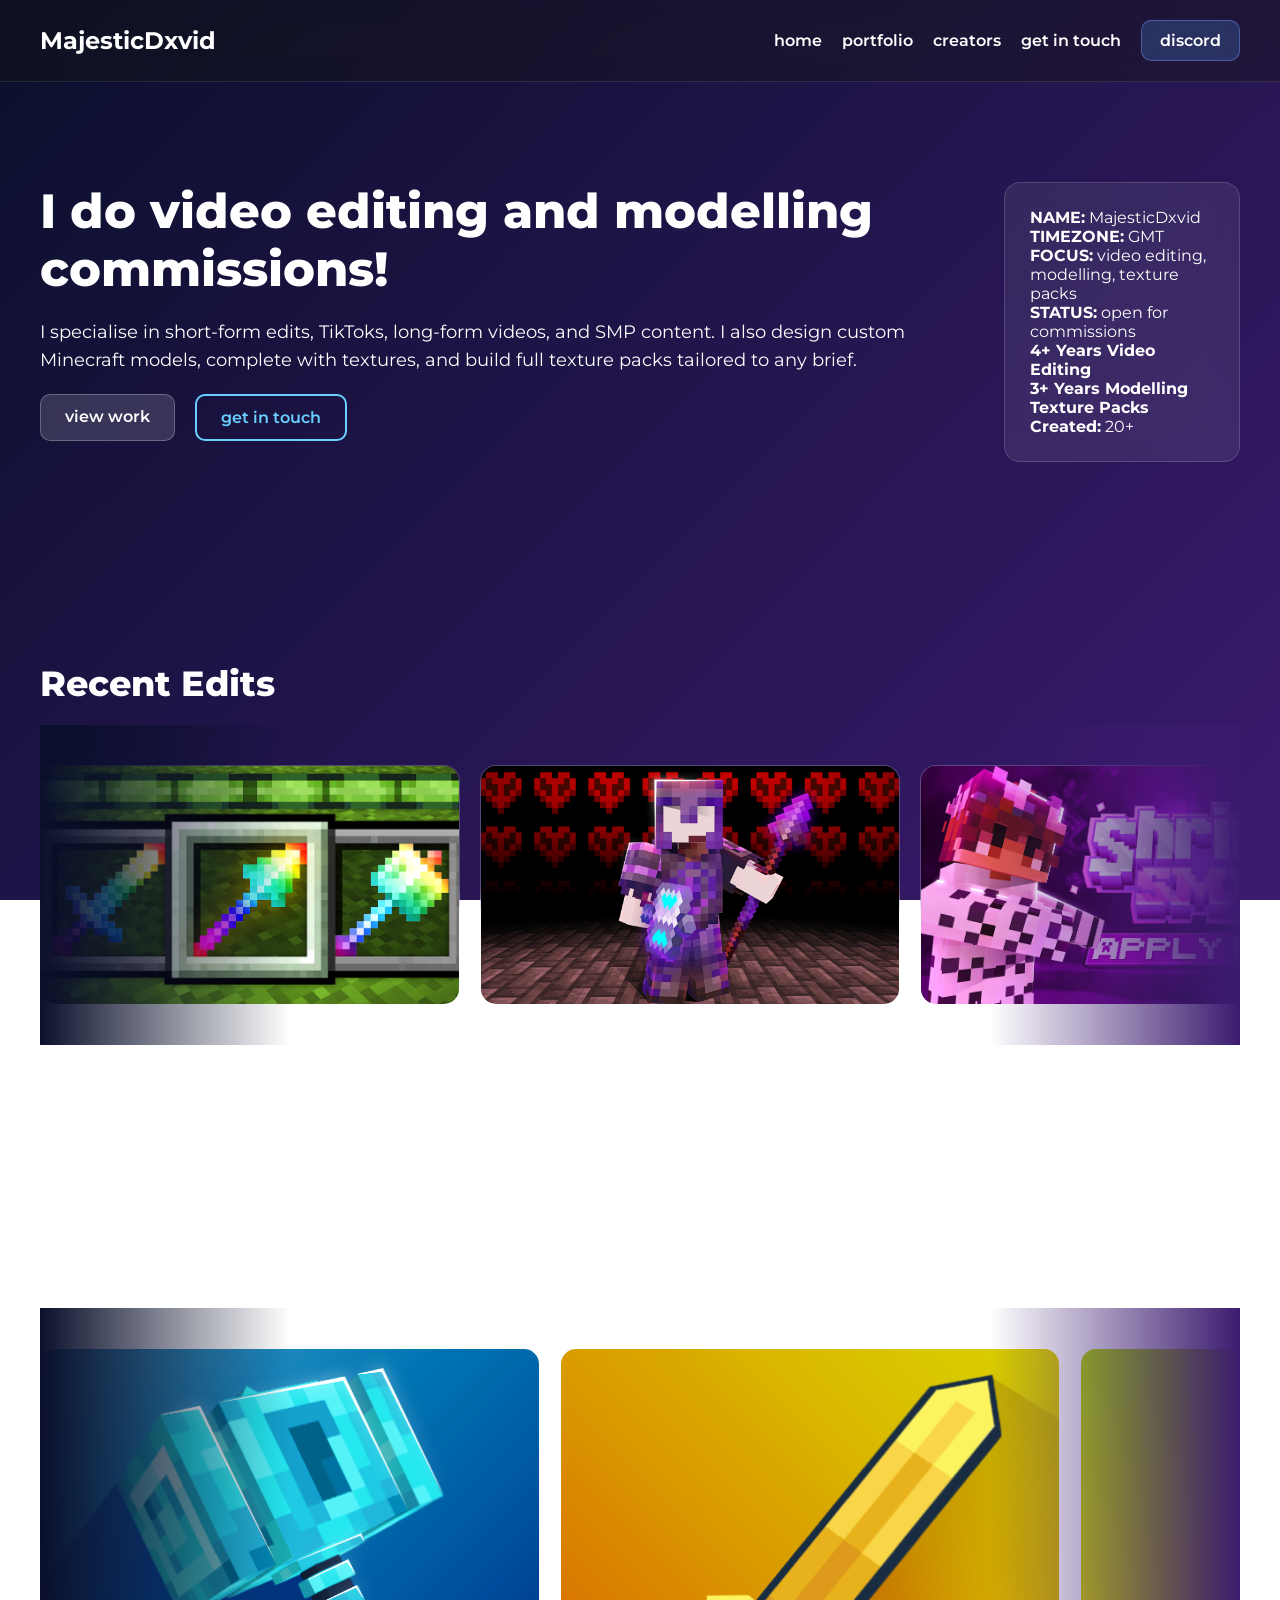
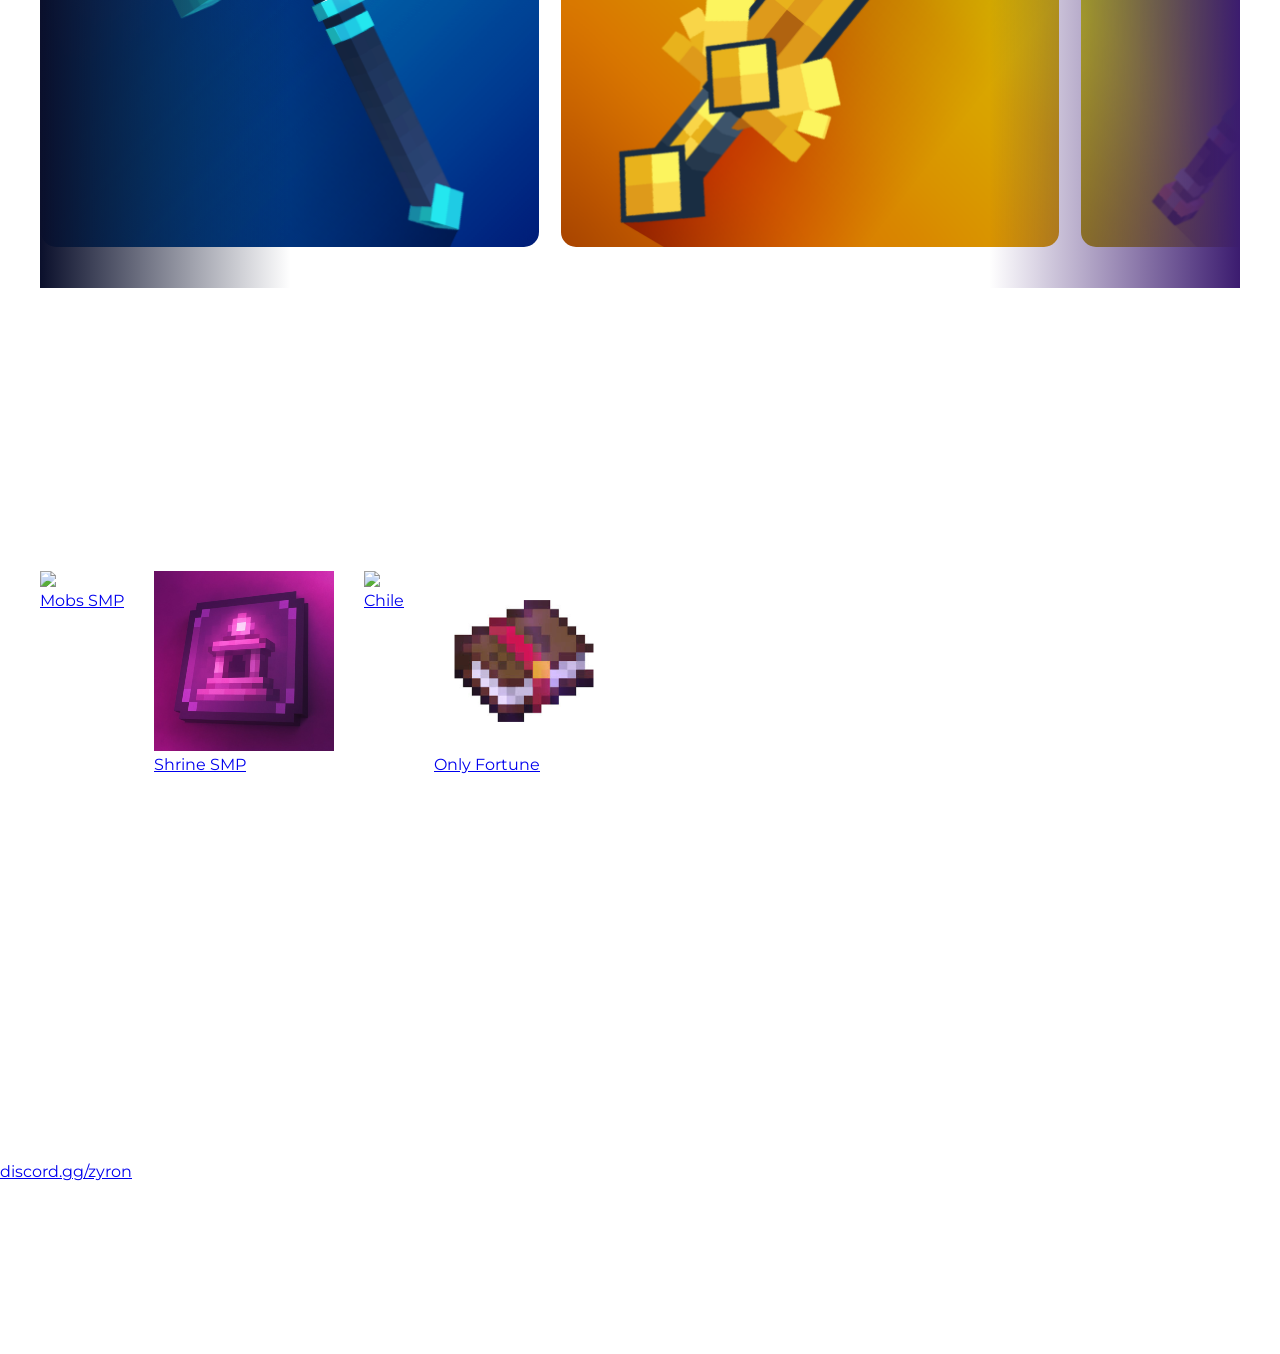
==== index.html @ e86a6302 "Update index.html" ====
<!DOCTYPE html>
<html lang="en">
<head>
  <meta charset="UTF-8">
  <title>MajesticDxvid | Video Editor & Modeller</title>
  <meta name="viewport" content="width=device-width, initial-scale=1">

  <!-- FONT -->
  <link href="https://fonts.googleapis.com/css2?family=Montserrat:wght@400;600;700;800&display=swap" rel="stylesheet">

  <link rel="stylesheet" href="styles.css">
</head>

<body>

  <!-- NAVBAR -->
  <header class="navbar">
    <div class="nav-left">MajesticDxvid</div>
    <nav class="nav-right">
      <a href="#home">home</a>
      <a href="#portfolio">portfolio</a>
      <a href="#creators">creators</a>
      <a href="#contact">get in touch</a>
      <a class="discord" href="https://discord.gg/B63g77JC4N" target="_blank">discord</a>
    </nav>
  </header>

  <!-- HERO -->
  <section id="home" class="hero">
    <div class="hero-left">
      <h1>I do  video editing and modelling commissions!</h1>
      <p>I specialise in short‑form edits, TikToks, long‑form videos, and SMP content. I also design custom Minecraft models, complete with textures, and build full texture packs tailored to any brief.</p>

      <div class="hero-buttons">
        <a class="btn" href="#portfolio">view work</a>
        <a class="btn-outline" href="#contact">get in touch</a>
      </div>
    </div>

    <div class="hero-right">
      <div class="profile">
        <p><strong>NAME:</strong> MajesticDxvid</p>
        <p><strong>TIMEZONE:</strong> GMT</p>
        <p><strong>FOCUS:</strong> video editing, modelling, texture packs</p>
        <p><strong>STATUS:</strong> open for commissions</p>
        <p><strong>4+ Years Video Editing</strong></p>
        <p><strong>3+ Years Modelling</strong></p>
        <p><strong>Texture Packs Created:</strong> 20+</p>
      </div>
    </div>
  </section>

  <!-- RECENT EDITS -->
  <section id="portfolio" class="recent">
    <h2 class="section-title">Recent Edits</h2>

    <div class="carousel-container">
      <div class="fade-left"></div>
      <div class="fade-right"></div>

      <div class="carousel-track">

        <div class="carousel-item" onclick="openVideo('-3_D7FKgdk0')">
          <img src="images/G Spear.png">
        </div>

        <div class="carousel-item" onclick="openVideo('YxnhmgRzfX8')">
          <img src="images/image42.png">
        </div>

        <div class="carousel-item" onclick="openVideo('WwiqfQCL9BA')">
          <img src="images/image23.png">
        </div>

        <div class="carousel-item" onclick="openVideo('7OX5Z8wPNbk')">
          <img src="images/smp.png">
        </div>

        <div class="carousel-item" onclick="openVideo('LMuISEy-XDM')">
          <img src="images/aquatic.png">
        </div>

        <div class="carousel-item" onclick="openVideo('5ieu8j_g48g')">
          <img src="images/image43.png">
        </div>

        <!-- duplicates -->
        <div class="carousel-item" onclick="openVideo('-3_D7FKgdk0')">
          <img src="images/G Spear.png">
        </div>

        <div class="carousel-item" onclick="openVideo('YxnhmgRzfX8')">
          <img src="images/image42.png">
        </div>

        <div class="carousel-item" onclick="openVideo('WwiqfQCL9BA')">
          <img src="images/image23.png">
        </div>

        <div class="carousel-item" onclick="openVideo('7OX5Z8wPNbk')">
          <img src="images/smp.png">
        </div>

        <div class="carousel-item" onclick="openVideo('LMuISEy-XDM')">
          <img src="images/aquatic.png">
        </div>

        <div class="carousel-item" onclick="openVideo('5ieu8j_g48g')">
          <img src="images/image43.png">
        </div>

      </div>
    </div>
  </section>

  <!-- RECENT MODELS -->
  <section id="models" class="recent">
    <h2 class="section-title">Recent Edits</h2>

    <div class="carousel-container">
      <div class="fade-left"></div>
      <div class="fade-right"></div>

      <div class="carousel-track models-track">

        <div class="carousel-item" onclick="openModel('images/Aquatic.png')">
          <img src="images/Aquatic.png">
        </div>

        <div class="carousel-item" onclick="openModel('images/midassword.png')">
          <img src="images/midassword.png">
        </div>

        <div class="carousel-item" onclick="openModel('images/aquaticspear.png')">
          <img src="images/aquaticspear.png">
        </div>

        <div class="carousel-item" onclick="openModel('images/VIP sword.png')">
          <img src="images/VIP sword.png">
        </div>

        <div class="carousel-item" onclick="openModel('images/aquatictrident.png')">
          <img src="images/aquatictrident.png">
        </div>

        <div class="carousel-item" onclick="openModel('images/MVP sword.png')">
          <img src="images/MVP sword.png">
        </div>

        <!-- duplicates -->
        <div class="carousel-item" onclick="openModel('images/Aquatic.png')">
          <img src="images/Aquatic.png">
        </div>

        <div class="carousel-item" onclick="openModel('images/midassword.png')">
          <img src="images/midassword.png">
        </div>

        <div class="carousel-item" onclick="openModel('images/aquaticspear.png')">
          <img src="images/aquaticspear.png">
        </div>

        <div class="carousel-item" onclick="openModel('images/VIP sword.png')">
          <img src="images/VIP sword.png">
        </div>

        <div class="carousel-item" onclick="openModel('images/aquatictrident.png')">
          <img src="images/aquatictrident.png">
        </div>

        <div class="carousel-item" onclick="openModel('images/MVP sword.png')">
          <img src="images/MVP sword.png">
        </div>

      </div>
    </div>
  </section>
  
<!-- CREATORS -->
<section id="creators" class="creators-section">
  <h2>Creators</h2>

  <div class="creators-grid">

    <a class="creator-card" href="https://www.youtube.com/@OfficialMobsSMP" target="_blank">
      <img src="moo.png">
      <p>Mobs SMP</p>
    </a>

    <a class="creator-card" href="https://www.youtube.com/@ShrineSMP" target="_blank">
      <img src="images/shr.png">
      <p>Shrine SMP</p>
    </a>

    <a class="creator-card" href="https://www.youtube.com/@chile_44" target="_blank">
      <img src="chi.png">
      <p>Chile</p>
    </a>

    <a class="creator-card" href="https://www.youtube.com/@Only-Fortune" target="_blank">
      <img src="images/fort.png">
      <p>Only Fortune</p>
    </a>

    <!-- AND MORE (no image) -->
    <a class="creator-card creator-more">
      <p>And More</p>
    </a>

  </div>
</section>
  <!-- CONTACT -->
  <section id="contact" class="contact-section">
    <h2>Get In Touch</h2>
    <p>I offer video editing, modelling, and texture pack creation.</p>

    <div class="commission-cards">

      <div class="commission-card">
        <h3>Video Editing</h3>
        <p>Montages, SMP edits, cinematic cuts.</p>
        <p><strong>Starting at £10</strong></p>
      </div>

      <div class="commission-card">
        <h3>Modelling</h3>
        <p>Custom Minecraft models for servers or creators.</p>
        <p><strong>Starting at £10</strong></p>
      </div>

      <div class="commission-card">
        <h3>Texture Packs</h3>
        <p>Custom packs, recolours, themed visuals.</p>
        <p><strong>Starting at £7</strong></p>
      </div>

    </div>

    <div class="contact-box">
      <h3>discord</h3>
      <a href="https://discord.gg/zyron" target="_blank">discord.gg/zyron</a>
    </div>
  </section>

  <!-- VIDEO POPUP -->
  <div id="videoModal" class="video-modal">
    <div class="video-content">
      <span class="close-btn" onclick="closeVideo()">×</span>
      <iframe id="videoFrame" src="" frameborder="0" allowfullscreen></iframe>
    </div>
  </div>

  <!-- MODEL POPUP -->
  <div id="modelModal" class="video-modal">
    <div class="video-content">
      <span class="close-btn" onclick="closeModel()">×</span>
      <img id="modelFrame" src="" style="width:100%; border-radius:12px;">
    </div>
  </div>

  <script src="script.js"></script>
</body>
</html>
---- styles.css ----
/* --------------------------------------------------
   GLOBAL
-------------------------------------------------- */
* {
  margin: 0;
  padding: 0;
  box-sizing: border-box;
}

body {
  font-family: 'Montserrat', sans-serif;
  background: linear-gradient(135deg, #0a0f2b, #3b1b6f);
  color: white;
  overflow-x: hidden;
  background-attachment: fixed;
}

h2 {
  font-size: 2.2rem;
  margin-bottom: 20px;
  text-align: left;
  color: white; /* titles white */
  font-weight: 800;
}

/* --------------------------------------------------
   NAVBAR
-------------------------------------------------- */
.navbar {
  display: flex;
  justify-content: space-between;
  align-items: center;
  padding: 20px 40px;
  background: rgba(20, 20, 20, 0.4);
  backdrop-filter: blur(12px);
  border-bottom: 1px solid rgba(255, 255, 255, 0.1);
  position: sticky;
  top: 0;
  z-index: 1000;
}

.nav-left {
  font-size: 1.5rem;
  font-weight: 700;
  color: white; /* remove gradient */
}

.nav-right {
  display: flex;
  align-items: center;
  gap: 20px;
}

.nav-right a {
  text-decoration: none;
  color: white;
  font-weight: 600;
  transition: 0.2s;
}

.nav-right a:hover {
  color: #6ad0ff;
}

/* Discord button in navbar */
.nav-right .discord {
  background: rgba(90, 140, 255, 0.25);
  padding: 10px 18px;
  border-radius: 10px;
  border: 1px solid rgba(120, 160, 255, 0.4);
  backdrop-filter: blur(10px);
  transition: 0.2s;
}

.nav-right .discord:hover {
  background: rgba(120, 160, 255, 0.45);
}

/* --------------------------------------------------
   HERO SECTION
-------------------------------------------------- */
.hero {
  display: flex;
  justify-content: space-between;
  padding: 100px 40px;
  gap: 40px;
}

.hero-left h1 {
  font-size: 3rem;
  margin-bottom: 20px;
  color: white;
  font-weight: 800;
}

.hero-left p {
  margin-bottom: 20px;
  line-height: 1.6;
  font-size: 1.1rem;
}

.hero-buttons {
  display: flex;
  gap: 20px;
}

.btn,
.btn-outline {
  padding: 12px 24px;
  border-radius: 10px;
  font-weight: 600;
  text-decoration: none;
  transition: 0.2s;
}

.btn {
  background: rgba(255, 255, 255, 0.15);
  backdrop-filter: blur(10px);
  border: 1px solid rgba(255, 255, 255, 0.25);
  color: white;
}

.btn-outline {
  border: 2px solid #6ad0ff;
  color: #6ad0ff;
}

.btn:hover {
  background: rgba(255, 255, 255, 0.25);
}

.btn-outline:hover {
  background: #6ad0ff;
  color: black;
}

.hero-right .profile {
  background: rgba(255, 255, 255, 0.08);
  backdrop-filter: blur(12px);
  padding: 25px;
  border-radius: 16px;
  border: 1px solid rgba(255, 255, 255, 0.15);
}

/* --------------------------------------------------
   SECTION SPACING
-------------------------------------------------- */
section.recent {
  padding: 100px 40px;
}

/* --------------------------------------------------
   CAROUSEL SHARED
-------------------------------------------------- */
.carousel-container {
  position: relative;
  width: 100%;
  overflow: hidden;
  padding: 40px 0;
}

.carousel-track {
  display: flex;
  gap: 20px;
  animation: carouselSlide 18s linear infinite;
}

.carousel-item {
  min-width: 420px;
  height: 240px;
  border-radius: 16px;
  overflow: hidden;
  cursor: pointer;
  transition: 0.2s;
  border: 1px solid rgba(255, 255, 255, 0.15);
  background: rgba(255, 255, 255, 0.08);
  backdrop-filter: blur(10px);
}

.carousel-item img {
  width: 100%;
  height: 100%;
  object-fit: cover;
}

.carousel-item:hover {
  transform: scale(1.05);
}

/* Fade edges */
.fade-left,
.fade-right {
  position: absolute;
  top: 0;
  width: 250px;
  height: 100%;
  z-index: 10;
  pointer-events: none;
}

.fade-left {
  left: 0;
  background: linear-gradient(to right, #0a0f2b, transparent);
}

.fade-right {
  right: 0;
  background: linear-gradient(to left, #3b1b6f, transparent);
}

/* Animation */
@keyframes carouselSlide {
  from {
    transform: translateX(0);
  }
  to {
    transform: translateX(-50%);
  }
}

/* --------------------------------------------------
   MODELS CAROUSEL
-------------------------------------------------- */
.models-track .carousel-item {
  min-width: 500px;
  height: 500px;
}

/* --------------------------------------------------
   CREATORS SECTION
-------------------------------------------------- */
.creators-section {
  padding: 100px 40px;
}

.creators-grid {
  display: flex;
  justify-content: flex-start;
  gap: 30px;
  flex-wrap: wrap;
  margin-top: 40px;
}

.creator-card {
  background: rgba(255, 255, 255, 0.08);
  backdrop-filter: blur(12px);
  padding:
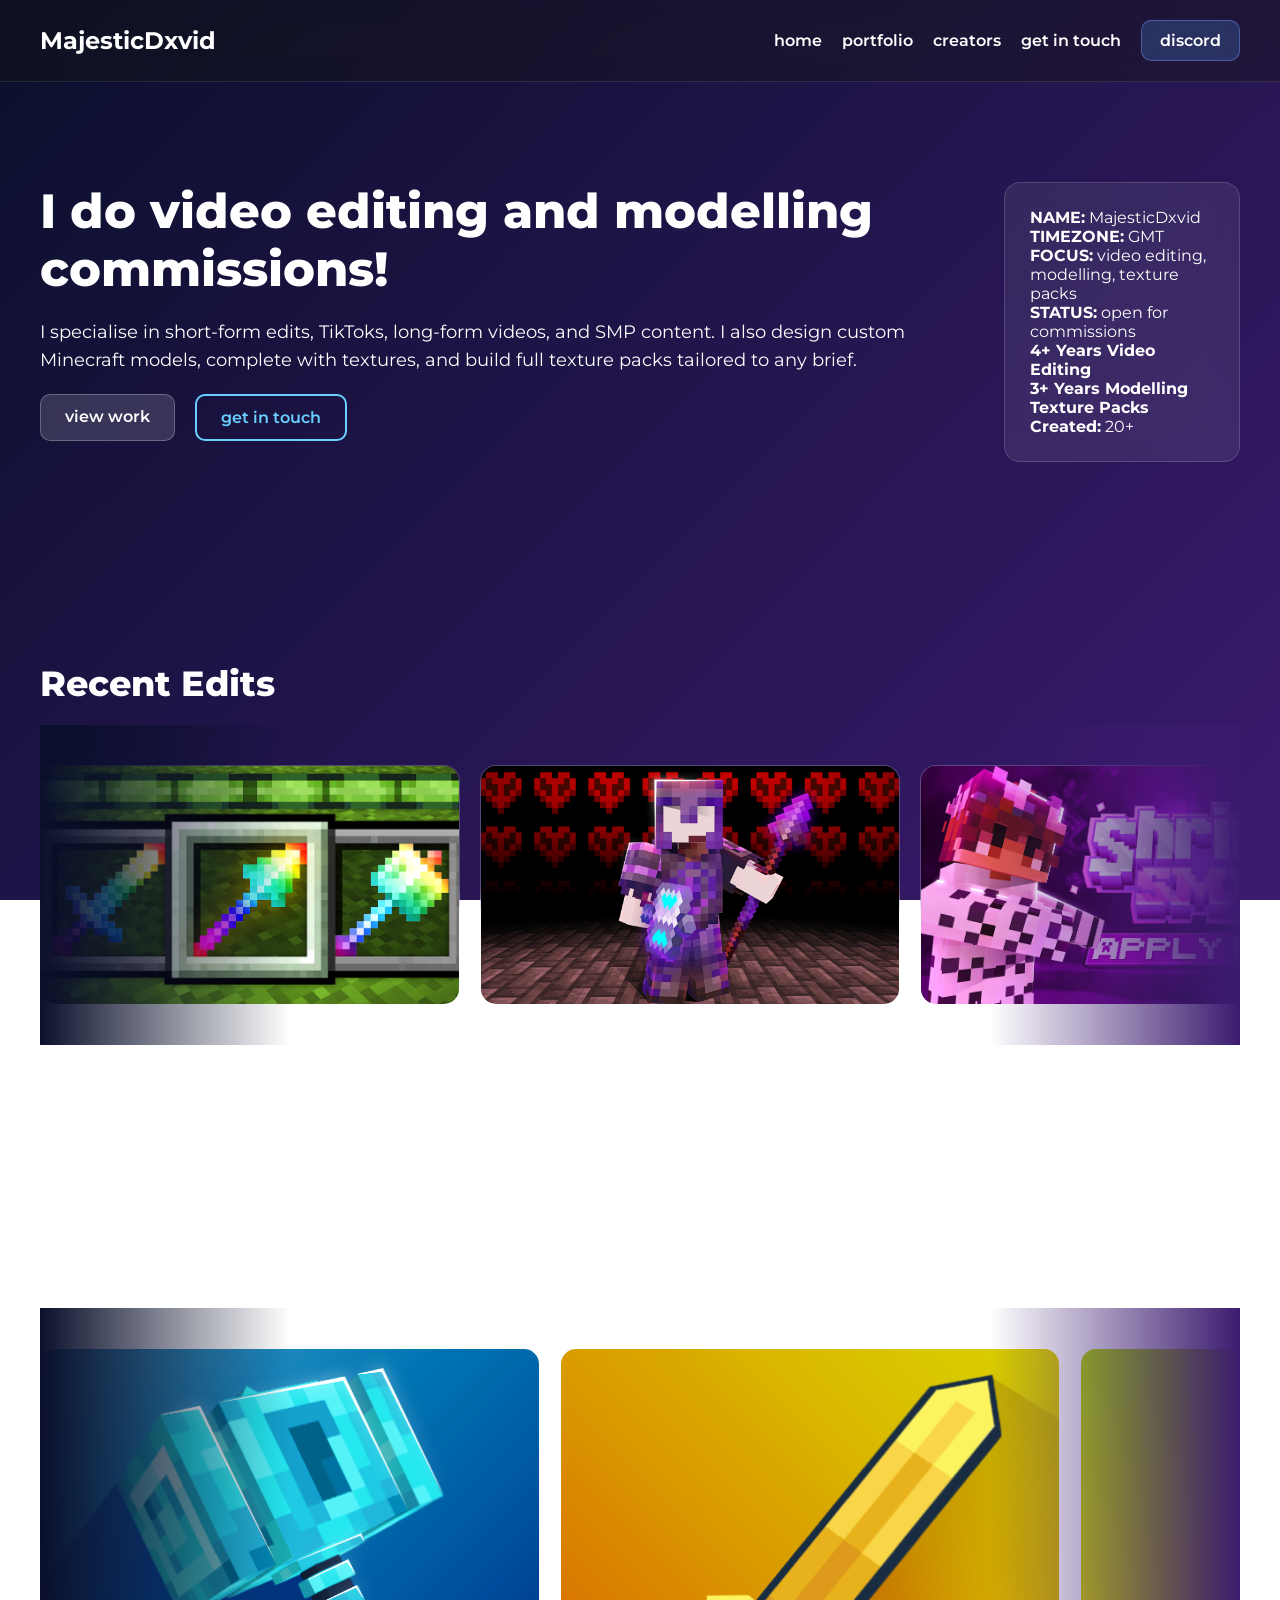
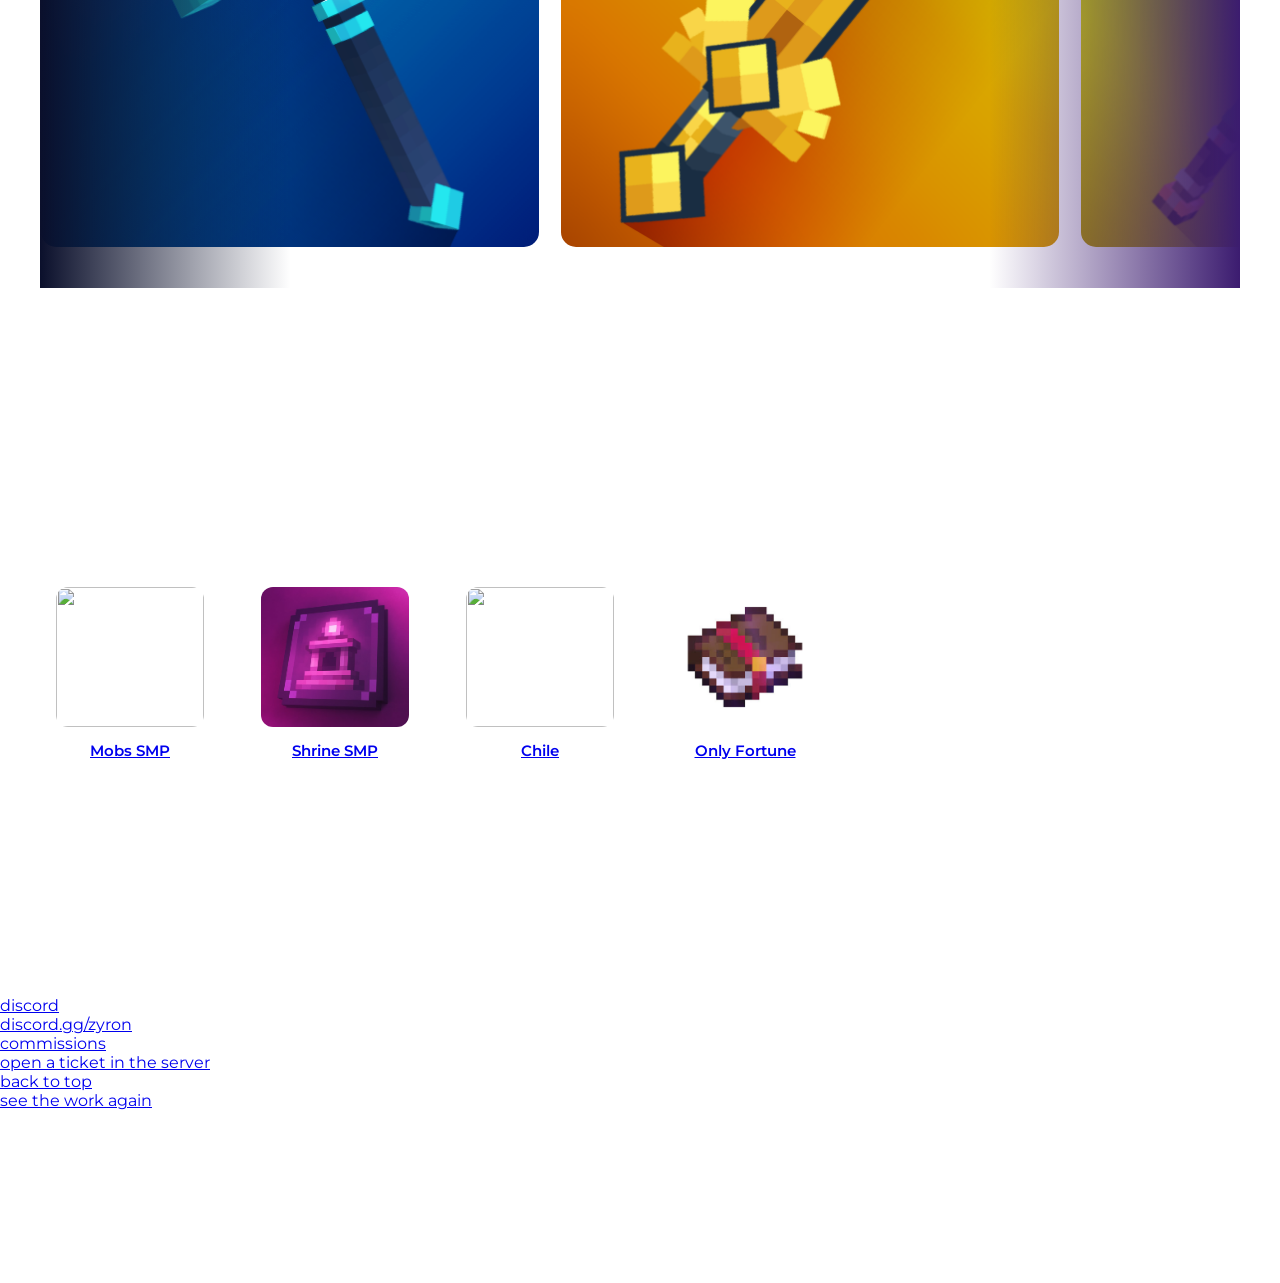
==== commit ee6b2151: "Update index.html" ====
--- a/index.html
+++ b/index.html
@@ -210,37 +210,28 @@
   </div>
 </section>
   <!-- CONTACT -->
-  <section id="contact" class="contact-section">
-    <h2>Get In Touch</h2>
-    <p>I offer video editing, modelling, and texture pack creation.</p>
-
-    <div class="commission-cards">
-
-      <div class="commission-card">
-        <h3>Video Editing</h3>
-        <p>Montages, SMP edits, cinematic cuts.</p>
-        <p><strong>Starting at £10</strong></p>
-      </div>
-
-      <div class="commission-card">
-        <h3>Modelling</h3>
-        <p>Custom Minecraft models for servers or creators.</p>
-        <p><strong>Starting at £10</strong></p>
-      </div>
-
-      <div class="commission-card">
-        <h3>Texture Packs</h3>
-        <p>Custom packs, recolours, themed visuals.</p>
-        <p><strong>Starting at £7</strong></p>
-      </div>
-
-    </div>
-
-    <div class="contact-box">
-      <h3>discord</h3>
-      <a href="https://discord.gg/zyron" target="_blank">discord.gg/zyron</a>
-    </div>
-  </section>
+<section id="contact" class="contact-section">
+  <h2>CONTACT</h2>
+  <h3 class="contact-title">Let's Build Something</h3>
+  <p class="contact-desc">fastest way to reach me is discord. drop a message with what you need and a rough deadline.</p>
+
+  <div class="contact-buttons">
+    <a class="contact-btn discord-btn" href="https://discord.gg/zyron" target="_blank">
+      <span>discord</span>
+      <p>discord.gg/zyron</p>
+    </a>
+
+    <a class="contact-btn" href="#contact">
+      <span>commissions</span>
+      <p>open a ticket in the server</p>
+    </a>
+
+    <a class="contact-btn" href="#home">
+      <span>back to top</span>
+      <p>see the work again</p>
+    </a>
+  </div>
+</section>
 
   <!-- VIDEO POPUP -->
   <div id="videoModal" class="video-modal">
--- a/styles.css
+++ b/styles.css
@@ -1,3 +1,18 @@
+body {
+  font-family: 'Montserrat', sans-serif;
+  background: linear-gradient(135deg, #0a0f2b, #3b1b6f);
+  background-size: 400% 400%;
+  animation: gradientMove 18s ease infinite;
+  color: white;
+  overflow-x: hidden;
+  background-attachment: fixed;
+}
+
+@keyframes gradientMove {
+  0% { background-position: 0% 50%; }
+  50% { background-position: 100% 50%; }
+  100% { background-position: 0% 50%; }
+}
 /* --------------------------------------------------
    GLOBAL
 -------------------------------------------------- */
@@ -235,13 +250,50 @@
 
 .creators-grid {
   display: flex;
-  justify-content: flex-start;
-  gap: 30px;
+  gap: 25px;
   flex-wrap: wrap;
   margin-top: 40px;
 }
 
 .creator-card {
+  width: 180px;
+  height: 220px;
   background: rgba(255, 255, 255, 0.08);
   backdrop-filter: blur(12px);
-  padding: 
+  border-radius: 16px;
+  border: 1px solid rgba(255, 255, 255, 0.15);
+  text-align: center;
+  padding: 15px;
+  transition: 0.2s;
+  cursor: pointer;
+}
+
+.creator-card:hover {
+  transform: scale(1.05);
+}
+
+.creator-card img {
+  width: 100%;
+  height: 140px;
+  object-fit: cover;
+  border-radius: 12px;
+}
+
+.creator-card p {
+  margin-top: 10px;
+  font-weight: 600;
+  font-size: 0.95rem;
+}
+
+/* AND MORE */
+.creator-more {
+  display: flex;
+  align-items: center;
+  justify-content: center;
+  height: 220px;
+}
+
+.creator-more p {
+  font-size: 1rem;
+  font-weight: 700;
+}
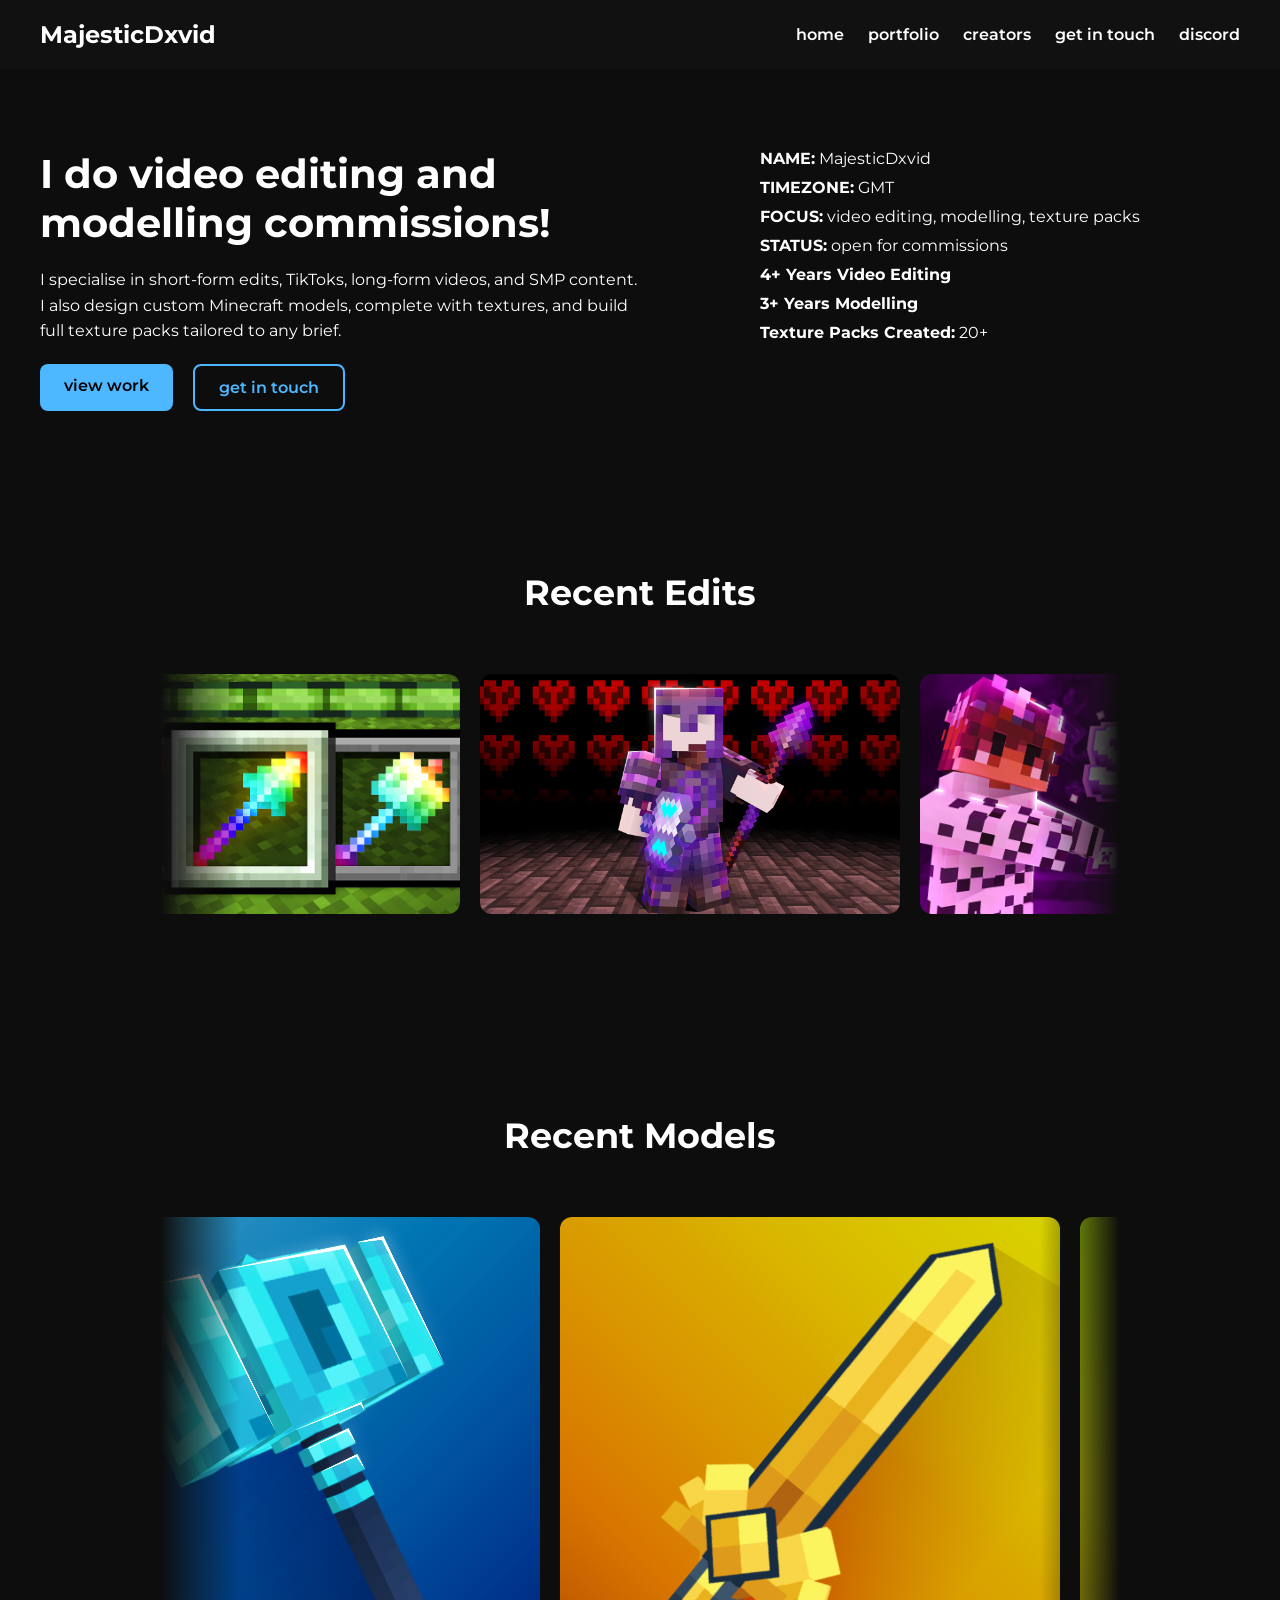
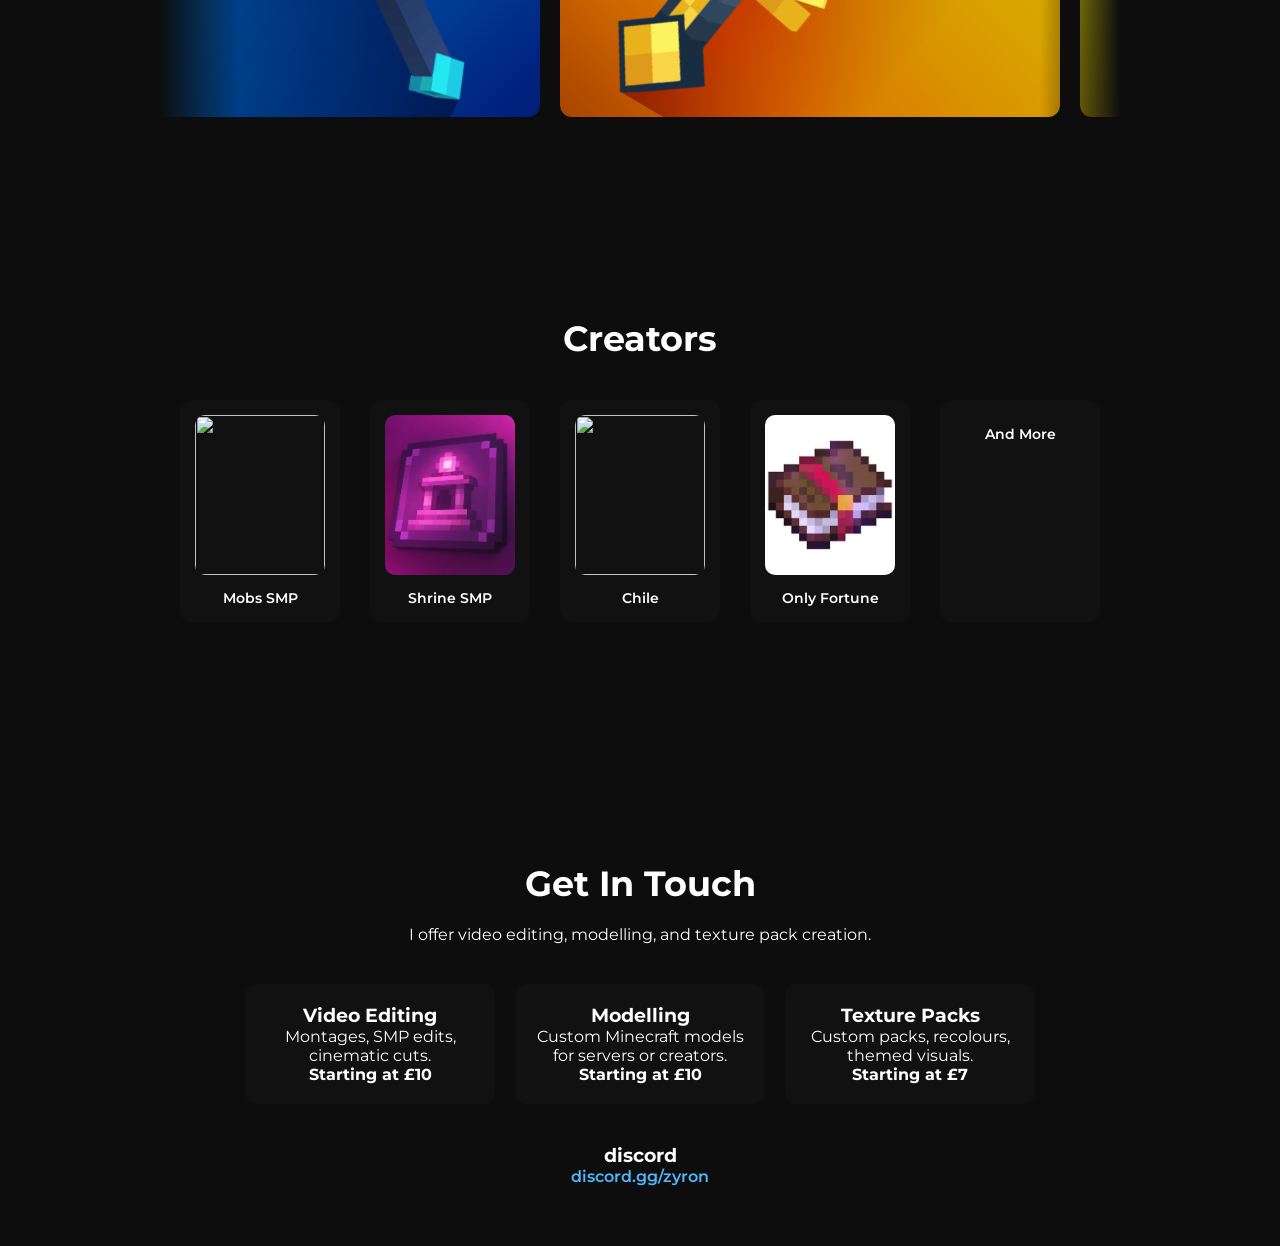
==== commit 4fbb71a9: "Update index.html" ====
--- a/index.html
+++ b/index.html
@@ -52,7 +52,7 @@
 
   <!-- RECENT EDITS -->
   <section id="portfolio" class="recent">
-    <h2 class="section-title">Recent Edits</h2>
+    <h2>Recent Edits</h2>
 
     <div class="carousel-container">
       <div class="fade-left"></div>
@@ -115,7 +115,7 @@
 
   <!-- RECENT MODELS -->
   <section id="models" class="recent">
-    <h2 class="section-title">Recent Edits</h2>
+    <h2>Recent Models</h2>
 
     <div class="carousel-container">
       <div class="fade-left"></div>
@@ -210,28 +210,37 @@
   </div>
 </section>
   <!-- CONTACT -->
-<section id="contact" class="contact-section">
-  <h2>CONTACT</h2>
-  <h3 class="contact-title">Let's Build Something</h3>
-  <p class="contact-desc">fastest way to reach me is discord. drop a message with what you need and a rough deadline.</p>
-
-  <div class="contact-buttons">
-    <a class="contact-btn discord-btn" href="https://discord.gg/zyron" target="_blank">
-      <span>discord</span>
-      <p>discord.gg/zyron</p>
-    </a>
-
-    <a class="contact-btn" href="#contact">
-      <span>commissions</span>
-      <p>open a ticket in the server</p>
-    </a>
-
-    <a class="contact-btn" href="#home">
-      <span>back to top</span>
-      <p>see the work again</p>
-    </a>
-  </div>
-</section>
+  <section id="contact" class="contact-section">
+    <h2>Get In Touch</h2>
+    <p>I offer video editing, modelling, and texture pack creation.</p>
+
+    <div class="commission-cards">
+
+      <div class="commission-card">
+        <h3>Video Editing</h3>
+        <p>Montages, SMP edits, cinematic cuts.</p>
+        <p><strong>Starting at £10</strong></p>
+      </div>
+
+      <div class="commission-card">
+        <h3>Modelling</h3>
+        <p>Custom Minecraft models for servers or creators.</p>
+        <p><strong>Starting at £10</strong></p>
+      </div>
+
+      <div class="commission-card">
+        <h3>Texture Packs</h3>
+        <p>Custom packs, recolours, themed visuals.</p>
+        <p><strong>Starting at £7</strong></p>
+      </div>
+
+    </div>
+
+    <div class="contact-box">
+      <h3>discord</h3>
+      <a href="https://discord.gg/zyron" target="_blank">discord.gg/zyron</a>
+    </div>
+  </section>
 
   <!-- VIDEO POPUP -->
   <div id="videoModal" class="video-modal">
--- a/styles.css
+++ b/styles.css
@@ -1,18 +1,3 @@
-body {
-  font-family: 'Montserrat', sans-serif;
-  background: linear-gradient(135deg, #0a0f2b, #3b1b6f);
-  background-size: 400% 400%;
-  animation: gradientMove 18s ease infinite;
-  color: white;
-  overflow-x: hidden;
-  background-attachment: fixed;
-}
-
-@keyframes gradientMove {
-  0% { background-position: 0% 50%; }
-  50% { background-position: 100% 50%; }
-  100% { background-position: 0% 50%; }
-}
 /* --------------------------------------------------
    GLOBAL
 -------------------------------------------------- */
@@ -24,18 +9,15 @@
 
 body {
   font-family: 'Montserrat', sans-serif;
-  background: linear-gradient(135deg, #0a0f2b, #3b1b6f);
+  background: #0d0d0d;
   color: white;
   overflow-x: hidden;
-  background-attachment: fixed;
 }
 
 h2 {
   font-size: 2.2rem;
   margin-bottom: 20px;
-  text-align: left;
-  color: white; /* titles white */
-  font-weight: 800;
+  text-align: center;
 }
 
 /* --------------------------------------------------
@@ -46,9 +28,7 @@
   justify-content: space-between;
   align-items: center;
   padding: 20px 40px;
-  background: rgba(20, 20, 20, 0.4);
-  backdrop-filter: blur(12px);
-  border-bottom: 1px solid rgba(255, 255, 255, 0.1);
+  background: #111;
   position: sticky;
   top: 0;
   z-index: 1000;
@@ -57,16 +37,10 @@
 .nav-left {
   font-size: 1.5rem;
   font-weight: 700;
-  color: white; /* remove gradient */
-}
-
-.nav-right {
-  display: flex;
-  align-items: center;
-  gap: 20px;
 }
 
 .nav-right a {
+  margin-left: 20px;
   text-decoration: none;
   color: white;
   font-weight: 600;
@@ -74,21 +48,7 @@
 }
 
 .nav-right a:hover {
-  color: #6ad0ff;
-}
-
-/* Discord button in navbar */
-.nav-right .discord {
-  background: rgba(90, 140, 255, 0.25);
-  padding: 10px 18px;
-  border-radius: 10px;
-  border: 1px solid rgba(120, 160, 255, 0.4);
-  backdrop-filter: blur(10px);
-  transition: 0.2s;
-}
-
-.nav-right .discord:hover {
-  background: rgba(120, 160, 255, 0.45);
+  color: #4db8ff;
 }
 
 /* --------------------------------------------------
@@ -97,21 +57,21 @@
 .hero {
   display: flex;
   justify-content: space-between;
-  padding: 100px 40px;
-  gap: 40px;
+  padding: 80px 40px;
+}
+
+.hero-left {
+  width: 50%;
 }
 
 .hero-left h1 {
-  font-size: 3rem;
+  font-size: 2.5rem;
   margin-bottom: 20px;
-  color: white;
-  font-weight: 800;
 }
 
 .hero-left p {
   margin-bottom: 20px;
   line-height: 1.6;
-  font-size: 1.1rem;
 }
 
 .hero-buttons {
@@ -122,46 +82,48 @@
 .btn,
 .btn-outline {
   padding: 12px 24px;
-  border-radius: 10px;
+  border-radius: 8px;
   font-weight: 600;
   text-decoration: none;
   transition: 0.2s;
 }
 
 .btn {
-  background: rgba(255, 255, 255, 0.15);
-  backdrop-filter: blur(10px);
-  border: 1px solid rgba(255, 255, 255, 0.25);
-  color: white;
+  background: #4db8ff;
+  color: black;
 }
 
 .btn-outline {
-  border: 2px solid #6ad0ff;
-  color: #6ad0ff;
+  border: 2px solid #4db8ff;
+  color: #4db8ff;
 }
 
 .btn:hover {
-  background: rgba(255, 255, 255, 0.25);
+  background: #82d0ff;
 }
 
 .btn-outline:hover {
-  background: #6ad0ff;
+  background: #4db8ff;
   color: black;
 }
 
-.hero-right .profile {
-  background: rgba(255, 255, 255, 0.08);
-  backdrop-filter: blur(12px);
-  padding: 25px;
-  border-radius: 16px;
-  border: 1px solid rgba(255, 255, 255, 0.15);
+.hero-right {
+  width: 40%;
+}
+
+.profile p {
+  margin-bottom: 10px;
 }
 
 /* --------------------------------------------------
    SECTION SPACING
 -------------------------------------------------- */
 section.recent {
-  padding: 100px 40px;
+  padding: 80px 40px;
+}
+
+#contact {
+  margin-top: 100px;
 }
 
 /* --------------------------------------------------
@@ -180,19 +142,17 @@
   animation: carouselSlide 18s linear infinite;
 }
 
-.carousel-item {
+/* VIDEO THUMBNAILS — 3 per row, 16:9, not squished */
+.carousel-track .carousel-item {
   min-width: 420px;
   height: 240px;
-  border-radius: 16px;
+  border-radius: 12px;
   overflow: hidden;
   cursor: pointer;
   transition: 0.2s;
-  border: 1px solid rgba(255, 255, 255, 0.15);
-  background: rgba(255, 255, 255, 0.08);
-  backdrop-filter: blur(10px);
-}
-
-.carousel-item img {
+}
+
+.carousel-track .carousel-item img {
   width: 100%;
   height: 100%;
   object-fit: cover;
@@ -202,12 +162,12 @@
   transform: scale(1.05);
 }
 
-/* Fade edges */
+/* Fade edges — smoother + deeper */
 .fade-left,
 .fade-right {
   position: absolute;
   top: 0;
-  width: 250px;
+  width: 200px;
   height: 100%;
   z-index: 10;
   pointer-events: none;
@@ -215,12 +175,12 @@
 
 .fade-left {
   left: 0;
-  background: linear-gradient(to right, #0a0f2b, transparent);
+  background: linear-gradient(to right, #0d0d0d 60%, transparent);
 }
 
 .fade-right {
   right: 0;
-  background: linear-gradient(to left, #3b1b6f, transparent);
+  background: linear-gradient(to left, #0d0d0d 60%, transparent);
 }
 
 /* Animation */
@@ -236,36 +196,131 @@
 /* --------------------------------------------------
    MODELS CAROUSEL
 -------------------------------------------------- */
+.models-track {
+  animation: carouselSlide 18s linear infinite;
+}
+
 .models-track .carousel-item {
   min-width: 500px;
   height: 500px;
 }
 
 /* --------------------------------------------------
+   CONTACT SECTION
+-------------------------------------------------- */
+.contact-section {
+  padding: 60px 40px;
+  text-align: center;
+}
+
+.commission-cards {
+  display: flex;
+  justify-content: center;
+  gap: 20px;
+  margin: 40px 0;
+}
+
+.commission-card {
+  background: #111;
+  padding: 20px;
+  border-radius: 12px;
+  width: 250px;
+}
+
+.contact-box {
+  margin-top: 20px;
+}
+
+.contact-box a {
+  color: #4db8ff;
+  font-weight: 600;
+  text-decoration: none;
+}
+
+.contact-box a:hover {
+  text-decoration: underline;
+}
+
+/* --------------------------------------------------
+   MODALS (Video + Model)
+-------------------------------------------------- */
+.video-modal {
+  display: none;
+  position: fixed;
+  top: 0;
+  left: 0;
+  width: 100%;
+  height: 100%;
+  background: rgba(0,0,0,0.85);
+  justify-content: center;
+  align-items: center;
+  z-index: 2000;
+}
+
+.video-modal.show {
+  display: flex;
+}
+
+.video-content {
+  position: relative;
+  width: 80%;
+  max-width: 900px;
+}
+
+/* make video full size, not chopped */
+#videoFrame {
+  width: 100%;
+  aspect-ratio: 16 / 9;
+  border-radius: 12px;
+}
+
+.close-btn {
+  position: absolute;
+  top: -40px;
+  right: 0;
+  font-size: 3rem;
+  cursor: pointer;
+  color: white;
+  transition: 0.2s;
+}
+
+.close-btn:hover {
+  color: #4db8ff;
+}
+
+iframe,
+#modelFrame {
+  width: 100%;
+  max-height: 80vh;
+  object-fit: contain;
+  border-radius: 12px;
+}
+/* --------------------------------------------------
    CREATORS SECTION
 -------------------------------------------------- */
 .creators-section {
-  padding: 100px 40px;
+  padding: 80px 40px;
+  text-align: center;
 }
 
 .creators-grid {
   display: flex;
-  gap: 25px;
+  justify-content: center;
+  gap: 30px;
   flex-wrap: wrap;
   margin-top: 40px;
 }
 
 .creator-card {
-  width: 180px;
-  height: 220px;
-  background: rgba(255, 255, 255, 0.08);
-  backdrop-filter: blur(12px);
-  border-radius: 16px;
-  border: 1px solid rgba(255, 255, 255, 0.15);
+  background: #111;
+  padding: 15px;
+  border-radius: 12px;
+  width: 160px; /* small size like screenshot */
   text-align: center;
-  padding: 15px;
-  transition: 0.2s;
-  cursor: pointer;
+  transition: 0.2s;
+  text-decoration: none;
+  color: white;
+  display: block;
 }
 
 .creator-card:hover {
@@ -274,26 +329,13 @@
 
 .creator-card img {
   width: 100%;
-  height: 140px;
+  height: 160px; /* square */
   object-fit: cover;
-  border-radius: 12px;
+  border-radius: 10px;
 }
 
 .creator-card p {
   margin-top: 10px;
   font-weight: 600;
-  font-size: 0.95rem;
-}
-
-/* AND MORE */
-.creator-more {
-  display: flex;
-  align-items: center;
-  justify-content: center;
-  height: 220px;
-}
-
-.creator-more p {
-  font-size: 1rem;
-  font-weight: 700;
-}
+  font-size: 0.9rem;
+}
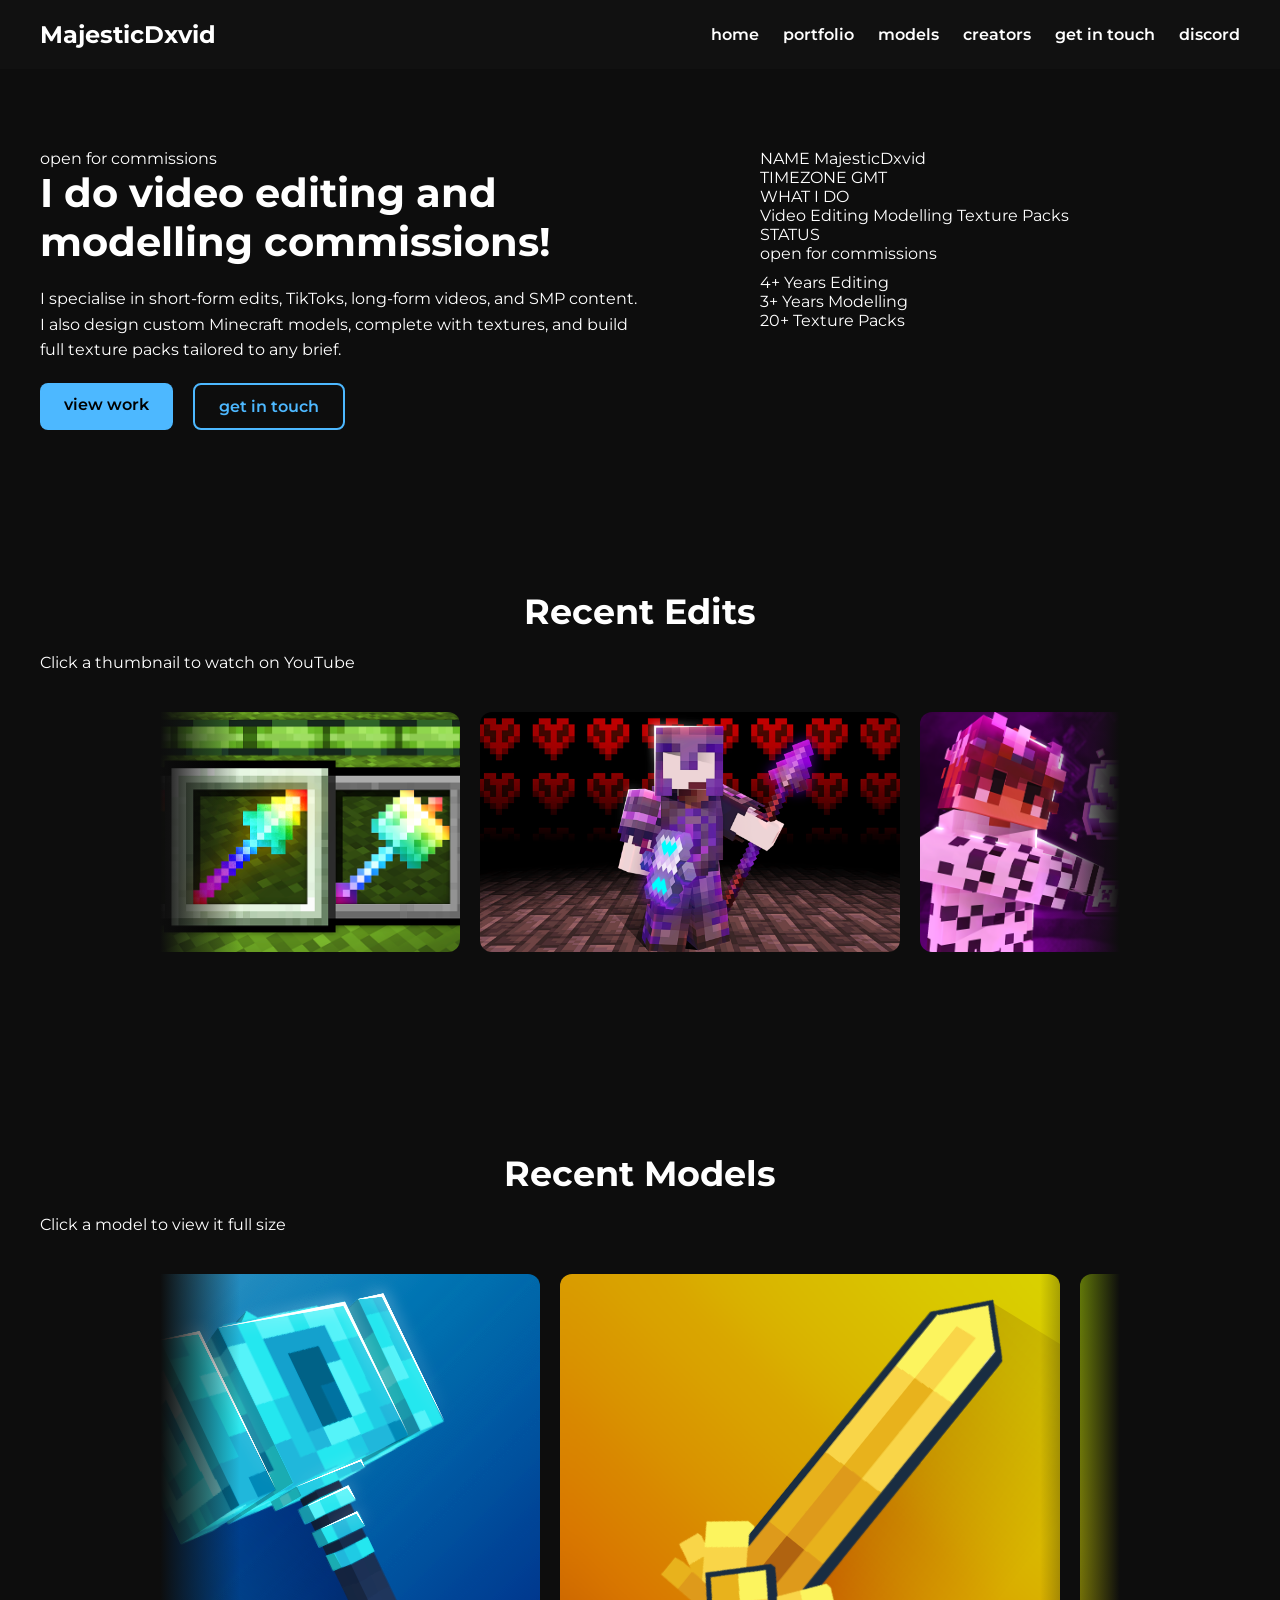
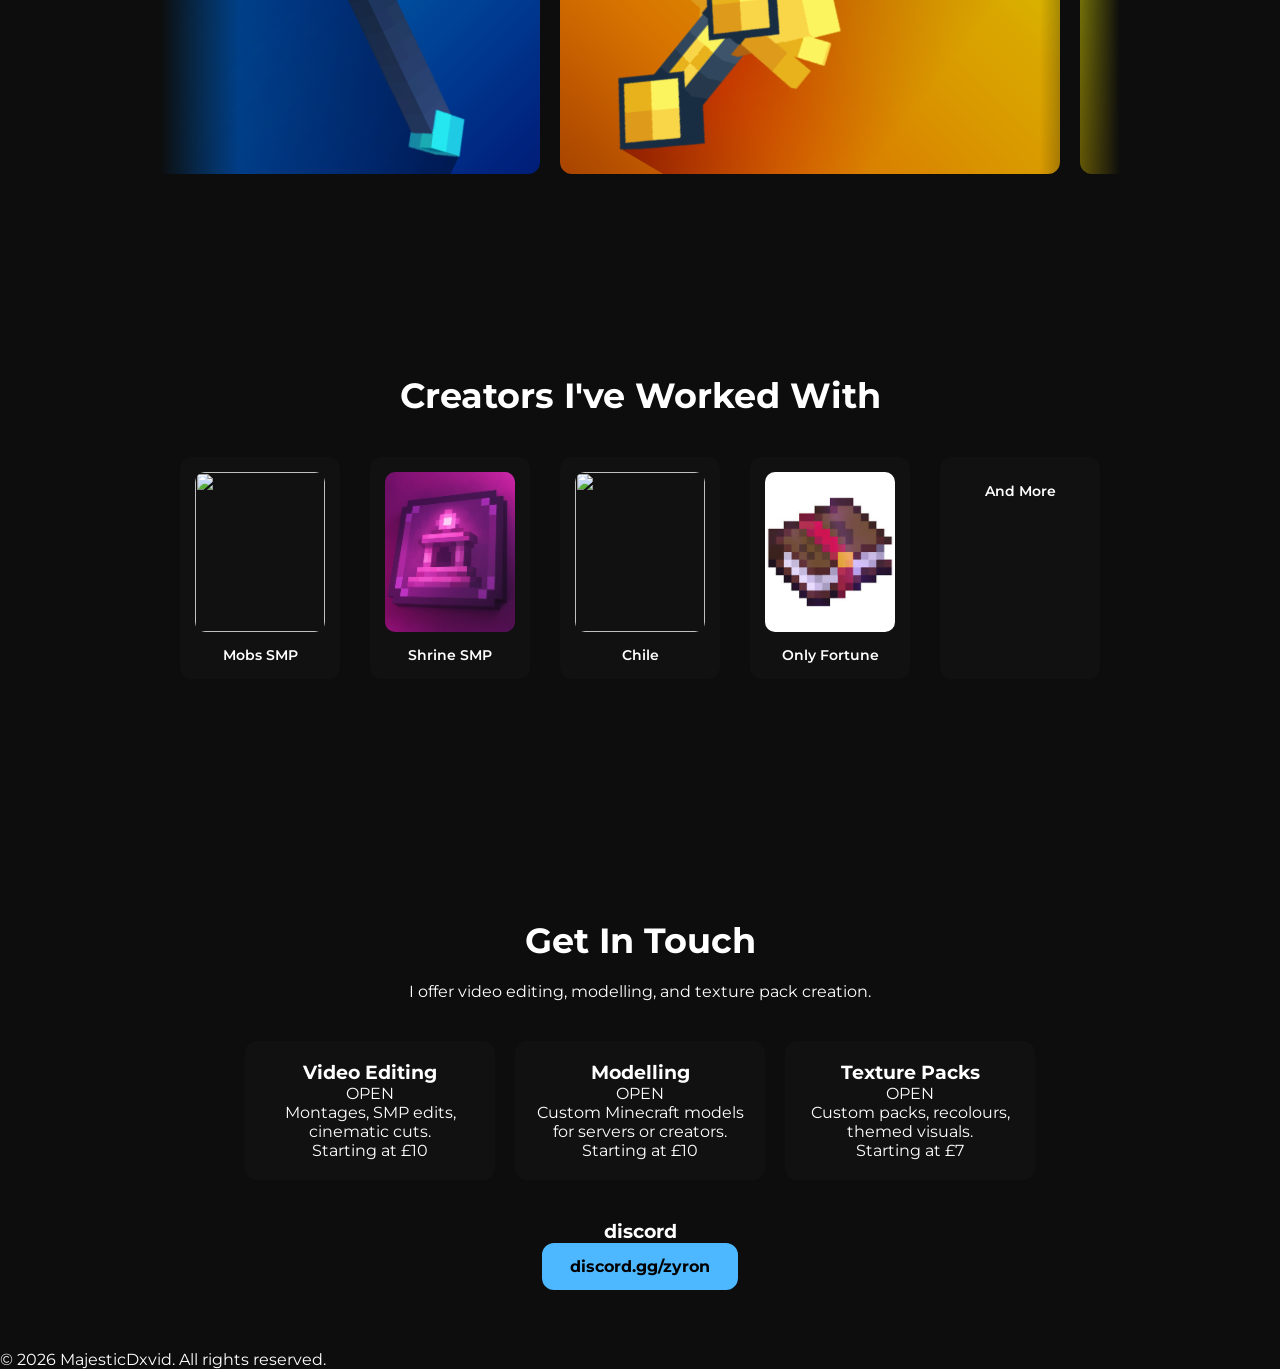
==== commit 07a5fbef: "Update index.html" ====
--- a/index.html
+++ b/index.html
@@ -15,10 +15,11 @@
 
   <!-- NAVBAR -->
   <header class="navbar">
-    <div class="nav-left">MajesticDxvid</div>
+    <div class="nav-left">Majestic<span>Dxvid</span></div>
     <nav class="nav-right">
       <a href="#home">home</a>
       <a href="#portfolio">portfolio</a>
+      <a href="#models">models</a>
       <a href="#creators">creators</a>
       <a href="#contact">get in touch</a>
       <a class="discord" href="https://discord.gg/B63g77JC4N" target="_blank">discord</a>
@@ -28,7 +29,9 @@
   <!-- HERO -->
   <section id="home" class="hero">
     <div class="hero-left">
-      <h1>I do  video editing and modelling commissions!</h1>
+      <span class="status-pill">open for commissions</span>
+
+      <h1>I do <span class="accent">video editing</span> and <span class="accent">modelling</span> commissions!</h1>
       <p>I specialise in short‑form edits, TikToks, long‑form videos, and SMP content. I also design custom Minecraft models, complete with textures, and build full texture packs tailored to any brief.</p>
 
       <div class="hero-buttons">
@@ -39,13 +42,45 @@
 
     <div class="hero-right">
       <div class="profile">
-        <p><strong>NAME:</strong> MajesticDxvid</p>
-        <p><strong>TIMEZONE:</strong> GMT</p>
-        <p><strong>FOCUS:</strong> video editing, modelling, texture packs</p>
-        <p><strong>STATUS:</strong> open for commissions</p>
-        <p><strong>4+ Years Video Editing</strong></p>
-        <p><strong>3+ Years Modelling</strong></p>
-        <p><strong>Texture Packs Created:</strong> 20+</p>
+        <div class="profile-row">
+          <div>
+            <span class="profile-label">NAME</span>
+            <span class="profile-value">MajesticDxvid</span>
+          </div>
+          <div>
+            <span class="profile-label">TIMEZONE</span>
+            <span class="profile-value">GMT</span>
+          </div>
+        </div>
+
+        <div class="profile-block">
+          <span class="profile-label">WHAT I DO</span>
+          <div class="tag-row">
+            <span class="tag">Video Editing</span>
+            <span class="tag">Modelling</span>
+            <span class="tag">Texture Packs</span>
+          </div>
+        </div>
+
+        <div class="profile-block">
+          <span class="profile-label">STATUS</span>
+          <p class="status-live"><span class="dot"></span>open for commissions</p>
+        </div>
+
+        <div class="stats-row">
+          <div class="stat">
+            <span class="stat-num">4+</span>
+            <span class="stat-label">Years Editing</span>
+          </div>
+          <div class="stat">
+            <span class="stat-num">3+</span>
+            <span class="stat-label">Years Modelling</span>
+          </div>
+          <div class="stat">
+            <span class="stat-num">20+</span>
+            <span class="stat-label">Texture Packs</span>
+          </div>
+        </div>
       </div>
     </div>
   </section>
@@ -53,6 +88,7 @@
   <!-- RECENT EDITS -->
   <section id="portfolio" class="recent">
     <h2>Recent Edits</h2>
+    <p class="section-sub">Click a thumbnail to watch on YouTube</p>
 
     <div class="carousel-container">
       <div class="fade-left"></div>
@@ -116,6 +152,7 @@
   <!-- RECENT MODELS -->
   <section id="models" class="recent">
     <h2>Recent Models</h2>
+    <p class="section-sub">Click a model to view it full size</p>
 
     <div class="carousel-container">
       <div class="fade-left"></div>
@@ -175,10 +212,10 @@
       </div>
     </div>
   </section>
-  
+
 <!-- CREATORS -->
 <section id="creators" class="creators-section">
-  <h2>Creators</h2>
+  <h2>Creators I've Worked With</h2>
 
   <div class="creators-grid">
 
@@ -209,29 +246,39 @@
 
   </div>
 </section>
+
   <!-- CONTACT -->
   <section id="contact" class="contact-section">
     <h2>Get In Touch</h2>
-    <p>I offer video editing, modelling, and texture pack creation.</p>
+    <p class="section-sub">I offer video editing, modelling, and texture pack creation.</p>
 
     <div class="commission-cards">
 
       <div class="commission-card">
-        <h3>Video Editing</h3>
+        <div class="commission-head">
+          <h3>Video Editing</h3>
+          <span class="open-pill">OPEN</span>
+        </div>
         <p>Montages, SMP edits, cinematic cuts.</p>
-        <p><strong>Starting at £10</strong></p>
+        <p class="price">Starting at £10</p>
       </div>
 
       <div class="commission-card">
-        <h3>Modelling</h3>
+        <div class="commission-head">
+          <h3>Modelling</h3>
+          <span class="open-pill">OPEN</span>
+        </div>
         <p>Custom Minecraft models for servers or creators.</p>
-        <p><strong>Starting at £10</strong></p>
+        <p class="price">Starting at £10</p>
       </div>
 
       <div class="commission-card">
-        <h3>Texture Packs</h3>
+        <div class="commission-head">
+          <h3>Texture Packs</h3>
+          <span class="open-pill">OPEN</span>
+        </div>
         <p>Custom packs, recolours, themed visuals.</p>
-        <p><strong>Starting at £7</strong></p>
+        <p class="price">Starting at £7</p>
       </div>
 
     </div>
@@ -242,10 +289,14 @@
     </div>
   </section>
 
+  <footer class="site-footer">
+    <p>&copy; <span id="year"></span> MajesticDxvid. All rights reserved.</p>
+  </footer>
+
   <!-- VIDEO POPUP -->
   <div id="videoModal" class="video-modal">
     <div class="video-content">
-      <span class="close-btn" onclick="closeVideo()">×</span>
+      <span class="close-btn" onclick="closeVideo()">&times;</span>
       <iframe id="videoFrame" src="" frameborder="0" allowfullscreen></iframe>
     </div>
   </div>
@@ -253,7 +304,7 @@
   <!-- MODEL POPUP -->
   <div id="modelModal" class="video-modal">
     <div class="video-content">
-      <span class="close-btn" onclick="closeModel()">×</span>
+      <span class="close-btn" onclick="closeModel()">&times;</span>
       <img id="modelFrame" src="" style="width:100%; border-radius:12px;">
     </div>
   </div>
--- a/styles.css
+++ b/styles.css
@@ -231,14 +231,23 @@
   margin-top: 20px;
 }
 
+/* bottom discord button */
 .contact-box a {
-  color: #4db8ff;
-  font-weight: 600;
+  display: inline-block;
+  background: #4db8ff;
+  color: black;
+  padding: 12px 26px;
+  border-radius: 12px;
+  font-weight: 700;
   text-decoration: none;
+  transition: 0.2s;
+  border: 2px solid #4db8ff;
 }
 
 .contact-box a:hover {
-  text-decoration: underline;
+  background: #82d0ff;
+  border-color: #82d0ff;
+  transform: scale(1.05);
 }
 
 /* --------------------------------------------------
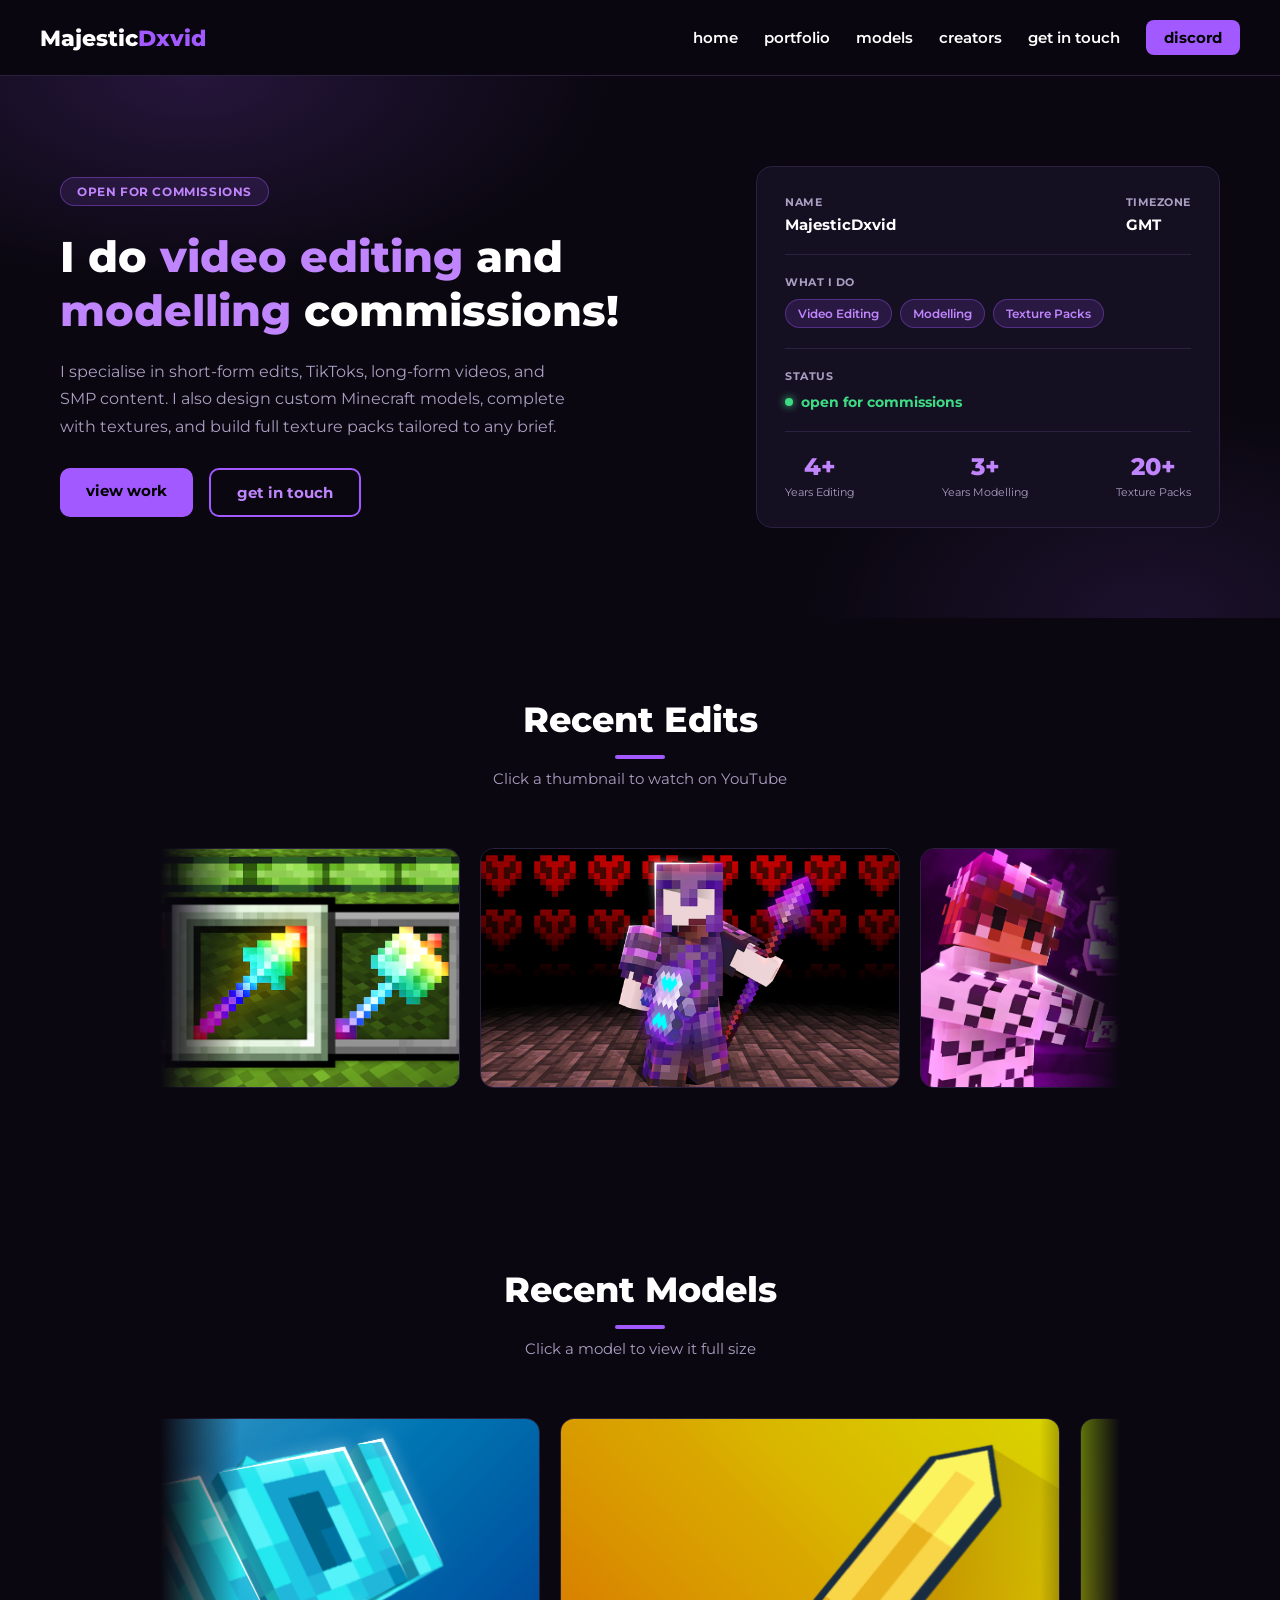
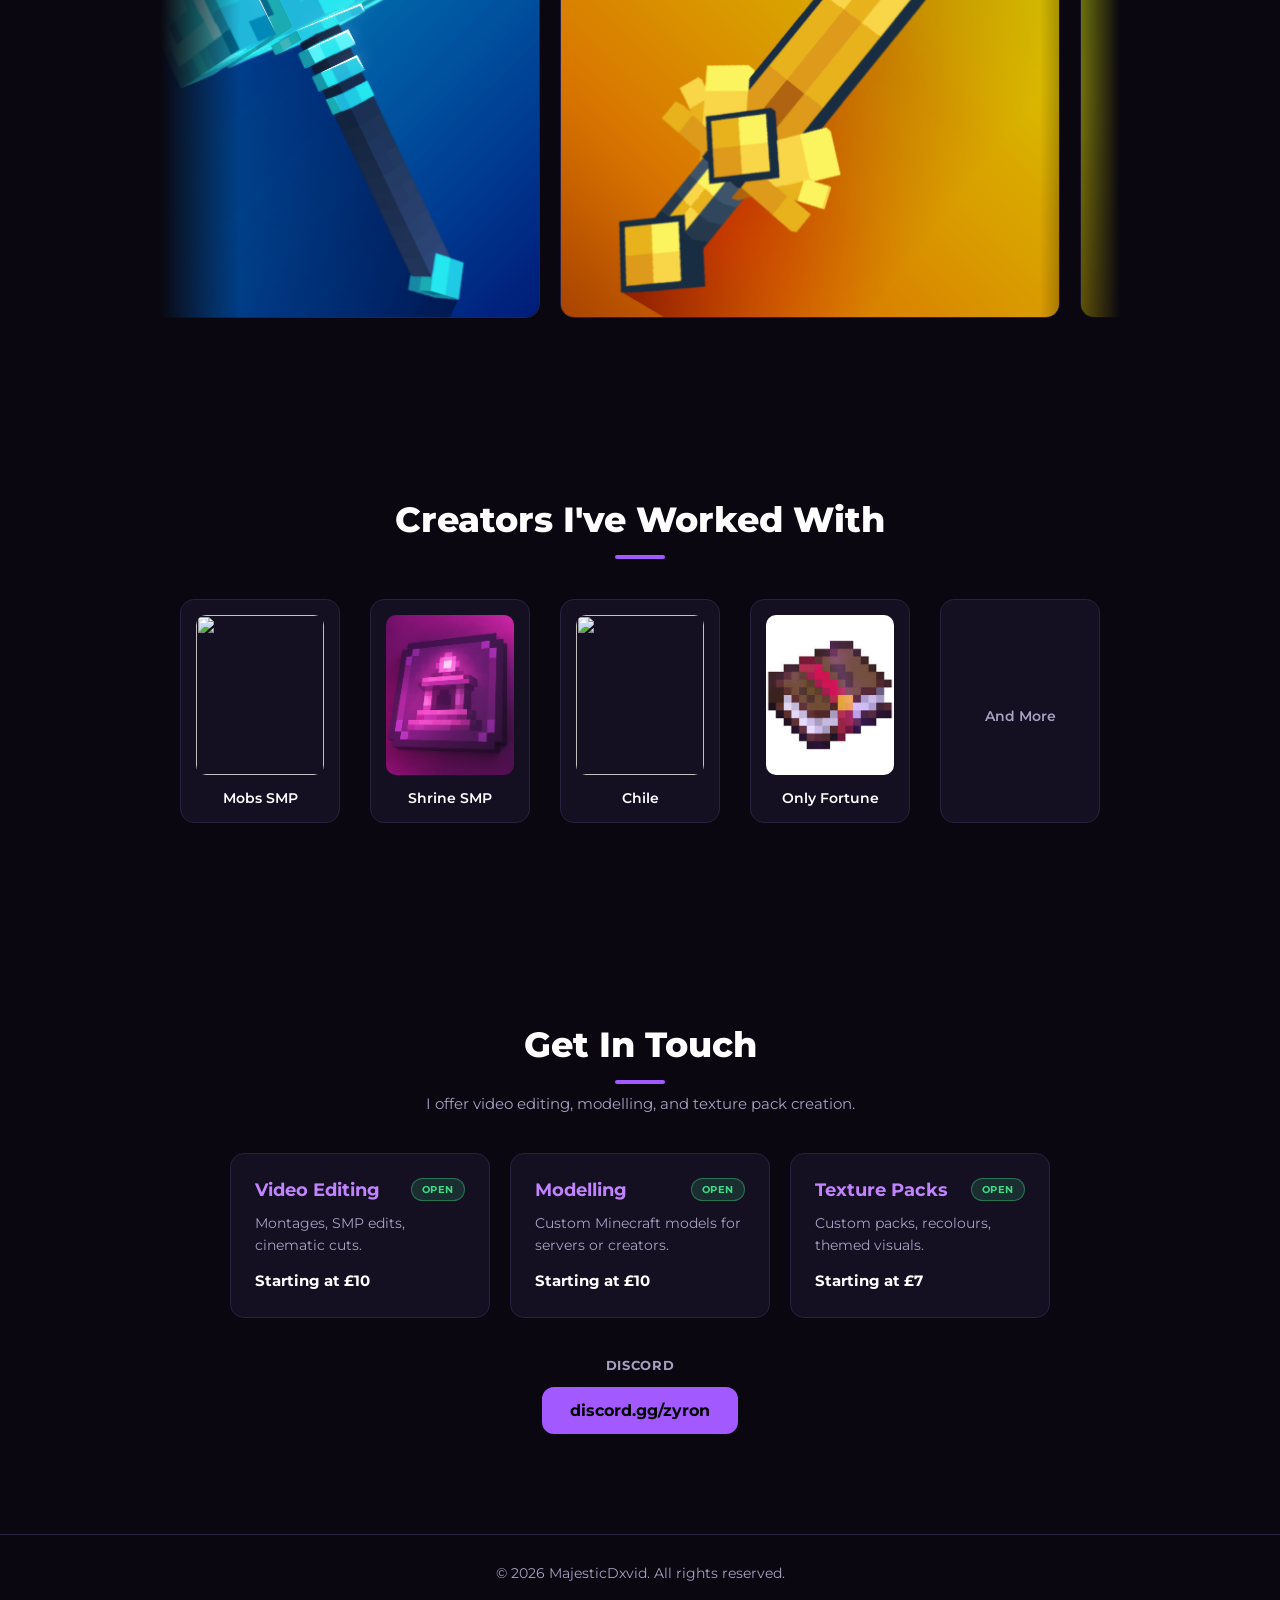
==== commit 2c94e7c7: "Update index.html" ====
--- a/index.html
+++ b/index.html
@@ -220,7 +220,7 @@
   <div class="creators-grid">
 
     <a class="creator-card" href="https://www.youtube.com/@OfficialMobsSMP" target="_blank">
-      <img src="moo.png">
+      <img src="moob.png">
       <p>Mobs SMP</p>
     </a>
 
@@ -230,7 +230,7 @@
     </a>
 
     <a class="creator-card" href="https://www.youtube.com/@chile_44" target="_blank">
-      <img src="chi.png">
+      <img src="chill.png">
       <p>Chile</p>
     </a>
 
--- a/styles.css
+++ b/styles.css
@@ -7,17 +7,46 @@
   box-sizing: border-box;
 }
 
+:root {
+  --accent: #a259ff;
+  --accent-light: #c084fc;
+  --bg: #0a0710;
+  --panel: #150f22;
+  --panel-border: #2a2140;
+  --text-dim: #a99fc2;
+  --green: #3ddc84;
+}
+
 body {
   font-family: 'Montserrat', sans-serif;
-  background: #0d0d0d;
+  background: var(--bg);
   color: white;
   overflow-x: hidden;
 }
 
 h2 {
   font-size: 2.2rem;
-  margin-bottom: 20px;
+  font-weight: 800;
+  margin-bottom: 10px;
   text-align: center;
+  position: relative;
+}
+
+h2::after {
+  content: "";
+  display: block;
+  width: 50px;
+  height: 4px;
+  background: var(--accent);
+  border-radius: 4px;
+  margin: 14px auto 0;
+}
+
+.section-sub {
+  text-align: center;
+  color: var(--text-dim);
+  margin-bottom: 40px;
+  font-size: 0.95rem;
 }
 
 /* --------------------------------------------------
@@ -28,27 +57,52 @@
   justify-content: space-between;
   align-items: center;
   padding: 20px 40px;
-  background: #111;
+  background: rgba(10, 7, 16, 0.9);
+  backdrop-filter: blur(6px);
   position: sticky;
   top: 0;
   z-index: 1000;
+  border-bottom: 1px solid var(--panel-border);
 }
 
 .nav-left {
-  font-size: 1.5rem;
-  font-weight: 700;
+  font-size: 1.4rem;
+  font-weight: 800;
+}
+
+.nav-left span {
+  color: var(--accent);
+}
+
+.nav-right {
+  display: flex;
+  align-items: center;
 }
 
 .nav-right a {
-  margin-left: 20px;
+  margin-left: 26px;
   text-decoration: none;
   color: white;
   font-weight: 600;
+  font-size: 0.95rem;
   transition: 0.2s;
 }
 
 .nav-right a:hover {
-  color: #4db8ff;
+  color: var(--accent-light);
+}
+
+.nav-right a.discord {
+  background: var(--accent);
+  color: black;
+  padding: 8px 18px;
+  border-radius: 8px;
+  font-weight: 700;
+}
+
+.nav-right a.discord:hover {
+  background: var(--accent-light);
+  color: black;
 }
 
 /* --------------------------------------------------
@@ -57,62 +111,188 @@
 .hero {
   display: flex;
   justify-content: space-between;
-  padding: 80px 40px;
+  align-items: center;
+  gap: 40px;
+  padding: 90px 60px;
+  position: relative;
+  background:
+    radial-gradient(600px 300px at 15% 0%, rgba(162, 89, 255, 0.18), transparent 70%),
+    radial-gradient(500px 300px at 90% 100%, rgba(162, 89, 255, 0.12), transparent 70%);
 }
 
 .hero-left {
-  width: 50%;
+  width: 55%;
+}
+
+.status-pill {
+  display: inline-block;
+  background: rgba(162, 89, 255, 0.12);
+  border: 1px solid rgba(162, 89, 255, 0.4);
+  color: var(--accent-light);
+  font-size: 0.75rem;
+  font-weight: 700;
+  letter-spacing: 0.05em;
+  text-transform: uppercase;
+  padding: 6px 16px;
+  border-radius: 20px;
+  margin-bottom: 24px;
 }
 
 .hero-left h1 {
-  font-size: 2.5rem;
+  font-size: 2.7rem;
+  font-weight: 800;
+  line-height: 1.25;
   margin-bottom: 20px;
 }
 
+.hero-left h1 .accent {
+  color: var(--accent-light);
+}
+
 .hero-left p {
-  margin-bottom: 20px;
-  line-height: 1.6;
+  margin-bottom: 28px;
+  line-height: 1.7;
+  color: var(--text-dim);
+  max-width: 520px;
 }
 
 .hero-buttons {
   display: flex;
-  gap: 20px;
+  gap: 16px;
 }
 
 .btn,
 .btn-outline {
-  padding: 12px 24px;
-  border-radius: 8px;
-  font-weight: 600;
+  padding: 13px 26px;
+  border-radius: 10px;
+  font-weight: 700;
   text-decoration: none;
   transition: 0.2s;
+  font-size: 0.95rem;
 }
 
 .btn {
-  background: #4db8ff;
+  background: var(--accent);
   color: black;
 }
 
 .btn-outline {
-  border: 2px solid #4db8ff;
-  color: #4db8ff;
+  border: 2px solid var(--accent);
+  color: var(--accent-light);
 }
 
 .btn:hover {
-  background: #82d0ff;
+  background: var(--accent-light);
+  transform: translateY(-2px);
 }
 
 .btn-outline:hover {
-  background: #4db8ff;
+  background: var(--accent);
   color: black;
+  transform: translateY(-2px);
 }
 
 .hero-right {
   width: 40%;
 }
 
-.profile p {
-  margin-bottom: 10px;
+.profile {
+  background: var(--panel);
+  border: 1px solid var(--panel-border);
+  border-radius: 16px;
+  padding: 28px;
+}
+
+.profile-row {
+  display: flex;
+  justify-content: space-between;
+  padding-bottom: 20px;
+  border-bottom: 1px solid var(--panel-border);
+  margin-bottom: 20px;
+}
+
+.profile-row > div {
+  display: flex;
+  flex-direction: column;
+  gap: 6px;
+}
+
+.profile-label {
+  font-size: 0.7rem;
+  font-weight: 700;
+  letter-spacing: 0.05em;
+  text-transform: uppercase;
+  color: var(--text-dim);
+}
+
+.profile-value {
+  font-weight: 700;
+  font-size: 0.95rem;
+}
+
+.profile-block {
+  padding-bottom: 20px;
+  margin-bottom: 20px;
+  border-bottom: 1px solid var(--panel-border);
+  display: flex;
+  flex-direction: column;
+  gap: 10px;
+}
+
+.tag-row {
+  display: flex;
+  flex-wrap: wrap;
+  gap: 8px;
+}
+
+.tag {
+  background: rgba(162, 89, 255, 0.15);
+  color: var(--accent-light);
+  border: 1px solid rgba(162, 89, 255, 0.35);
+  padding: 6px 12px;
+  border-radius: 20px;
+  font-size: 0.78rem;
+  font-weight: 600;
+}
+
+.status-live {
+  display: flex;
+  align-items: center;
+  gap: 8px;
+  color: var(--green);
+  font-weight: 700;
+  font-size: 0.9rem;
+}
+
+.status-live .dot {
+  width: 8px;
+  height: 8px;
+  border-radius: 50%;
+  background: var(--green);
+  box-shadow: 0 0 8px var(--green);
+}
+
+.stats-row {
+  display: flex;
+  justify-content: space-between;
+  text-align: center;
+}
+
+.stat {
+  display: flex;
+  flex-direction: column;
+  gap: 4px;
+}
+
+.stat-num {
+  font-size: 1.5rem;
+  font-weight: 800;
+  color: var(--accent-light);
+}
+
+.stat-label {
+  font-size: 0.7rem;
+  color: var(--text-dim);
 }
 
 /* --------------------------------------------------
@@ -123,7 +303,7 @@
 }
 
 #contact {
-  margin-top: 100px;
+  margin-top: 40px;
 }
 
 /* --------------------------------------------------
@@ -133,7 +313,7 @@
   position: relative;
   width: 100%;
   overflow: hidden;
-  padding: 40px 0;
+  padding: 20px 0;
 }
 
 .carousel-track {
@@ -146,10 +326,12 @@
 .carousel-track .carousel-item {
   min-width: 420px;
   height: 240px;
-  border-radius: 12px;
+  border-radius: 14px;
   overflow: hidden;
   cursor: pointer;
   transition: 0.2s;
+  border: 1px solid var(--panel-border);
+  background: var(--panel);
 }
 
 .carousel-track .carousel-item img {
@@ -160,6 +342,7 @@
 
 .carousel-item:hover {
   transform: scale(1.05);
+  border-color: var(--accent);
 }
 
 /* Fade edges — smoother + deeper */
@@ -175,12 +358,12 @@
 
 .fade-left {
   left: 0;
-  background: linear-gradient(to right, #0d0d0d 60%, transparent);
+  background: linear-gradient(to right, var(--bg) 60%, transparent);
 }
 
 .fade-right {
   right: 0;
-  background: linear-gradient(to left, #0d0d0d 60%, transparent);
+  background: linear-gradient(to left, var(--bg) 60%, transparent);
 }
 
 /* Animation */
@@ -206,10 +389,65 @@
 }
 
 /* --------------------------------------------------
+   CREATORS SECTION
+-------------------------------------------------- */
+.creators-section {
+  padding: 80px 40px;
+  text-align: center;
+}
+
+.creators-grid {
+  display: flex;
+  justify-content: center;
+  gap: 30px;
+  flex-wrap: wrap;
+  margin-top: 40px;
+}
+
+.creator-card {
+  background: var(--panel);
+  border: 1px solid var(--panel-border);
+  padding: 15px;
+  border-radius: 14px;
+  width: 160px;
+  text-align: center;
+  transition: 0.2s;
+  text-decoration: none;
+  color: white;
+  display: block;
+}
+
+.creator-card:hover {
+  transform: scale(1.05);
+  border-color: var(--accent);
+}
+
+.creator-card img {
+  width: 100%;
+  height: 160px;
+  object-fit: cover;
+  border-radius: 10px;
+}
+
+.creator-card p {
+  margin-top: 10px;
+  font-weight: 600;
+  font-size: 0.9rem;
+}
+
+.creator-more {
+  display: flex;
+  align-items: center;
+  justify-content: center;
+  color: var(--text-dim);
+  font-weight: 600;
+}
+
+/* --------------------------------------------------
    CONTACT SECTION
 -------------------------------------------------- */
 .contact-section {
-  padding: 60px 40px;
+  padding: 80px 40px 100px;
   text-align: center;
 }
 
@@ -218,36 +456,102 @@
   justify-content: center;
   gap: 20px;
   margin: 40px 0;
+  flex-wrap: wrap;
 }
 
 .commission-card {
-  background: #111;
-  padding: 20px;
-  border-radius: 12px;
-  width: 250px;
+  background: var(--panel);
+  border: 1px solid var(--panel-border);
+  padding: 24px;
+  border-radius: 14px;
+  width: 260px;
+  text-align: left;
+  transition: 0.2s;
+}
+
+.commission-card:hover {
+  border-color: var(--accent);
+  transform: translateY(-4px);
+}
+
+.commission-head {
+  display: flex;
+  justify-content: space-between;
+  align-items: flex-start;
+  margin-bottom: 12px;
+}
+
+.commission-card h3 {
+  color: var(--accent-light);
+  font-size: 1.15rem;
+}
+
+.open-pill {
+  background: rgba(61, 220, 132, 0.15);
+  color: var(--green);
+  border: 1px solid rgba(61, 220, 132, 0.4);
+  font-size: 0.65rem;
+  font-weight: 700;
+  letter-spacing: 0.05em;
+  padding: 4px 10px;
+  border-radius: 20px;
+  white-space: nowrap;
+}
+
+.commission-card p {
+  color: var(--text-dim);
+  font-size: 0.9rem;
+  line-height: 1.5;
+}
+
+.commission-card .price {
+  color: white;
+  font-weight: 700;
+  margin-top: 14px;
+  font-size: 0.95rem;
 }
 
 .contact-box {
-  margin-top: 20px;
+  margin-top: 30px;
+}
+
+.contact-box h3 {
+  font-size: 0.8rem;
+  letter-spacing: 0.05em;
+  text-transform: uppercase;
+  color: var(--text-dim);
+  margin-bottom: 14px;
+  font-weight: 700;
 }
 
 /* bottom discord button */
 .contact-box a {
   display: inline-block;
-  background: #4db8ff;
+  background: var(--accent);
   color: black;
   padding: 12px 26px;
   border-radius: 12px;
   font-weight: 700;
   text-decoration: none;
   transition: 0.2s;
-  border: 2px solid #4db8ff;
+  border: 2px solid var(--accent);
 }
 
 .contact-box a:hover {
-  background: #82d0ff;
-  border-color: #82d0ff;
+  background: var(--accent-light);
+  border-color: var(--accent-light);
   transform: scale(1.05);
+}
+
+/* --------------------------------------------------
+   FOOTER
+-------------------------------------------------- */
+.site-footer {
+  text-align: center;
+  padding: 30px 20px;
+  color: var(--text-dim);
+  font-size: 0.85rem;
+  border-top: 1px solid var(--panel-border);
 }
 
 /* --------------------------------------------------
@@ -294,7 +598,7 @@
 }
 
 .close-btn:hover {
-  color: #4db8ff;
+  color: var(--accent-light);
 }
 
 iframe,
@@ -304,47 +608,23 @@
   object-fit: contain;
   border-radius: 12px;
 }
-/* --------------------------------------------------
-   CREATORS SECTION
--------------------------------------------------- */
-.creators-section {
-  padding: 80px 40px;
-  text-align: center;
-}
-
-.creators-grid {
-  display: flex;
-  justify-content: center;
-  gap: 30px;
-  flex-wrap: wrap;
-  margin-top: 40px;
-}
-
-.creator-card {
-  background: #111;
-  padding: 15px;
-  border-radius: 12px;
-  width: 160px; /* small size like screenshot */
-  text-align: center;
-  transition: 0.2s;
-  text-decoration: none;
-  color: white;
-  display: block;
-}
-
-.creator-card:hover {
-  transform: scale(1.05);
-}
-
-.creator-card img {
-  width: 100%;
-  height: 160px; /* square */
-  object-fit: cover;
-  border-radius: 10px;
-}
-
-.creator-card p {
-  margin-top: 10px;
-  font-weight: 600;
-  font-size: 0.9rem;
-}
+
+/* --------------------------------------------------
+   RESPONSIVE
+-------------------------------------------------- */
+@media (max-width: 900px) {
+  .hero {
+    flex-direction: column;
+    padding: 60px 24px;
+  }
+
+  .hero-left,
+  .hero-right {
+    width: 100%;
+  }
+
+  .nav-right a {
+    margin-left: 14px;
+    font-size: 0.85rem;
+  }
+}
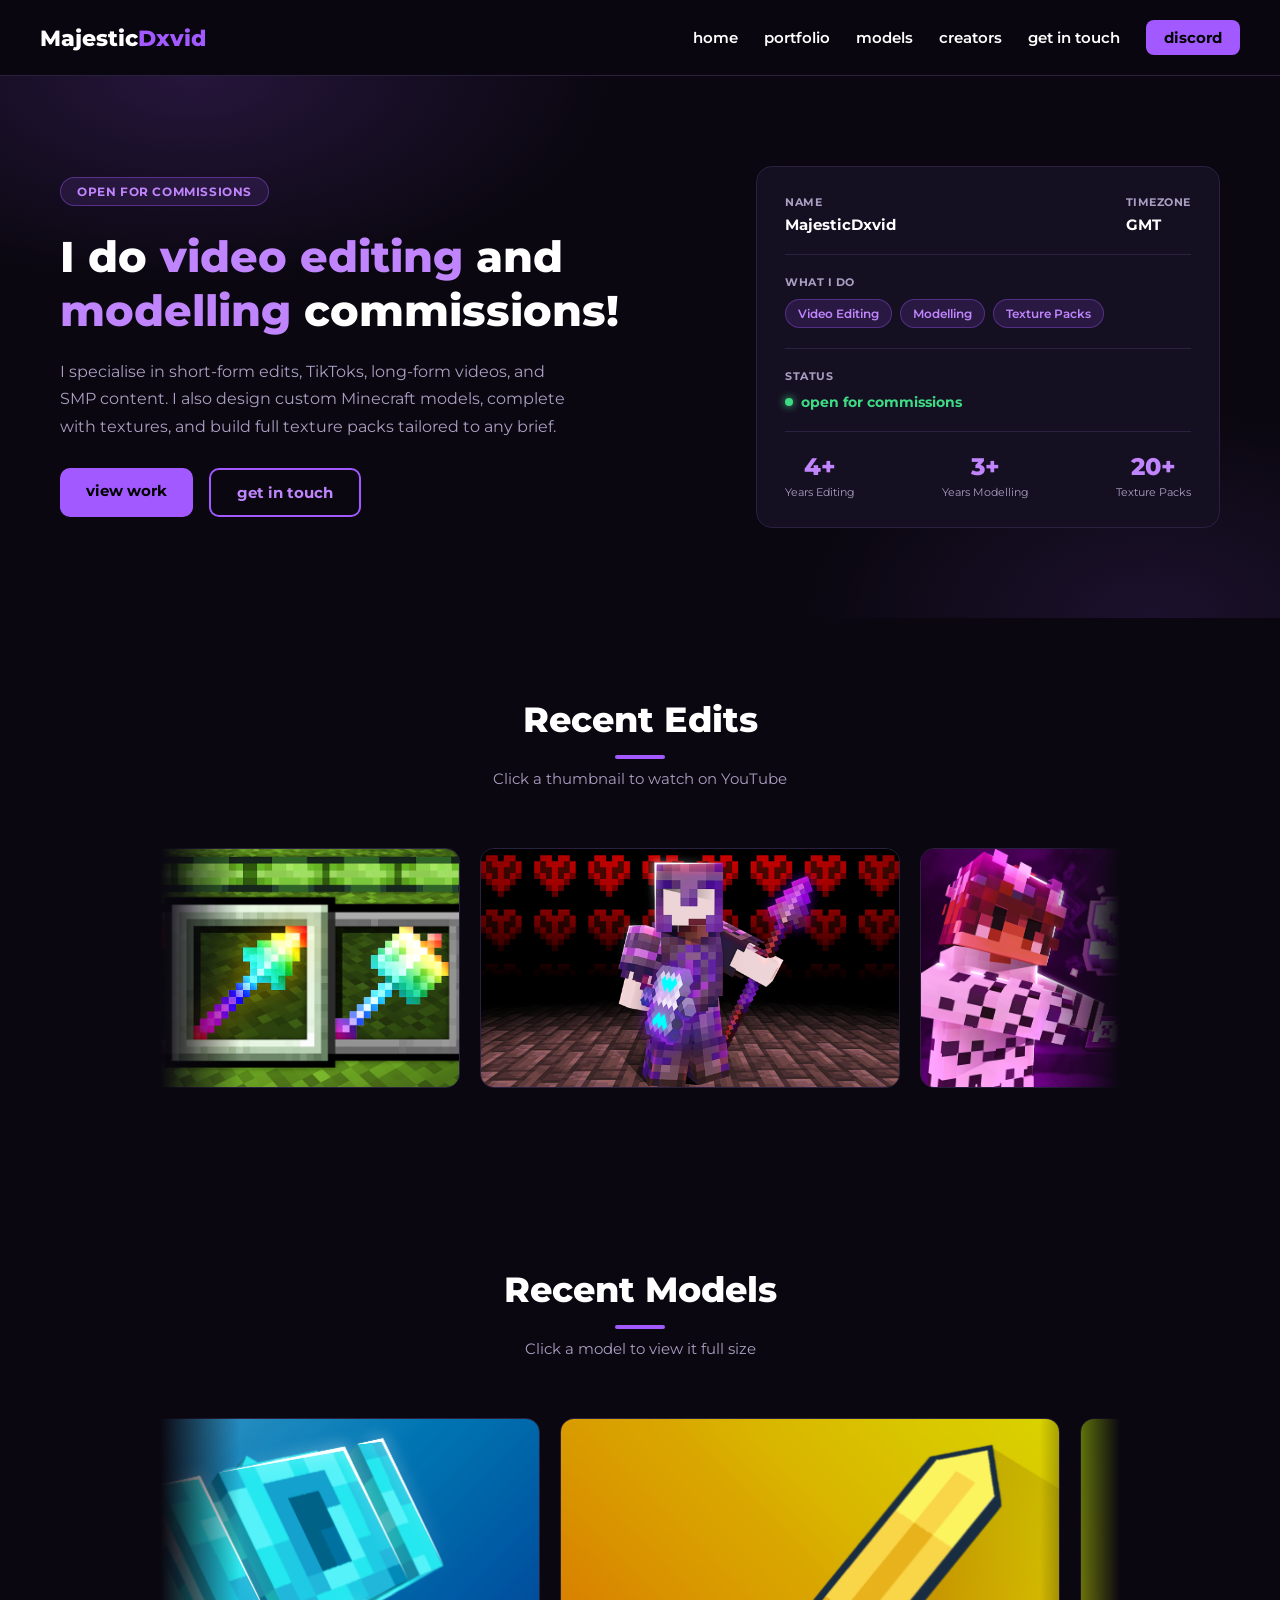
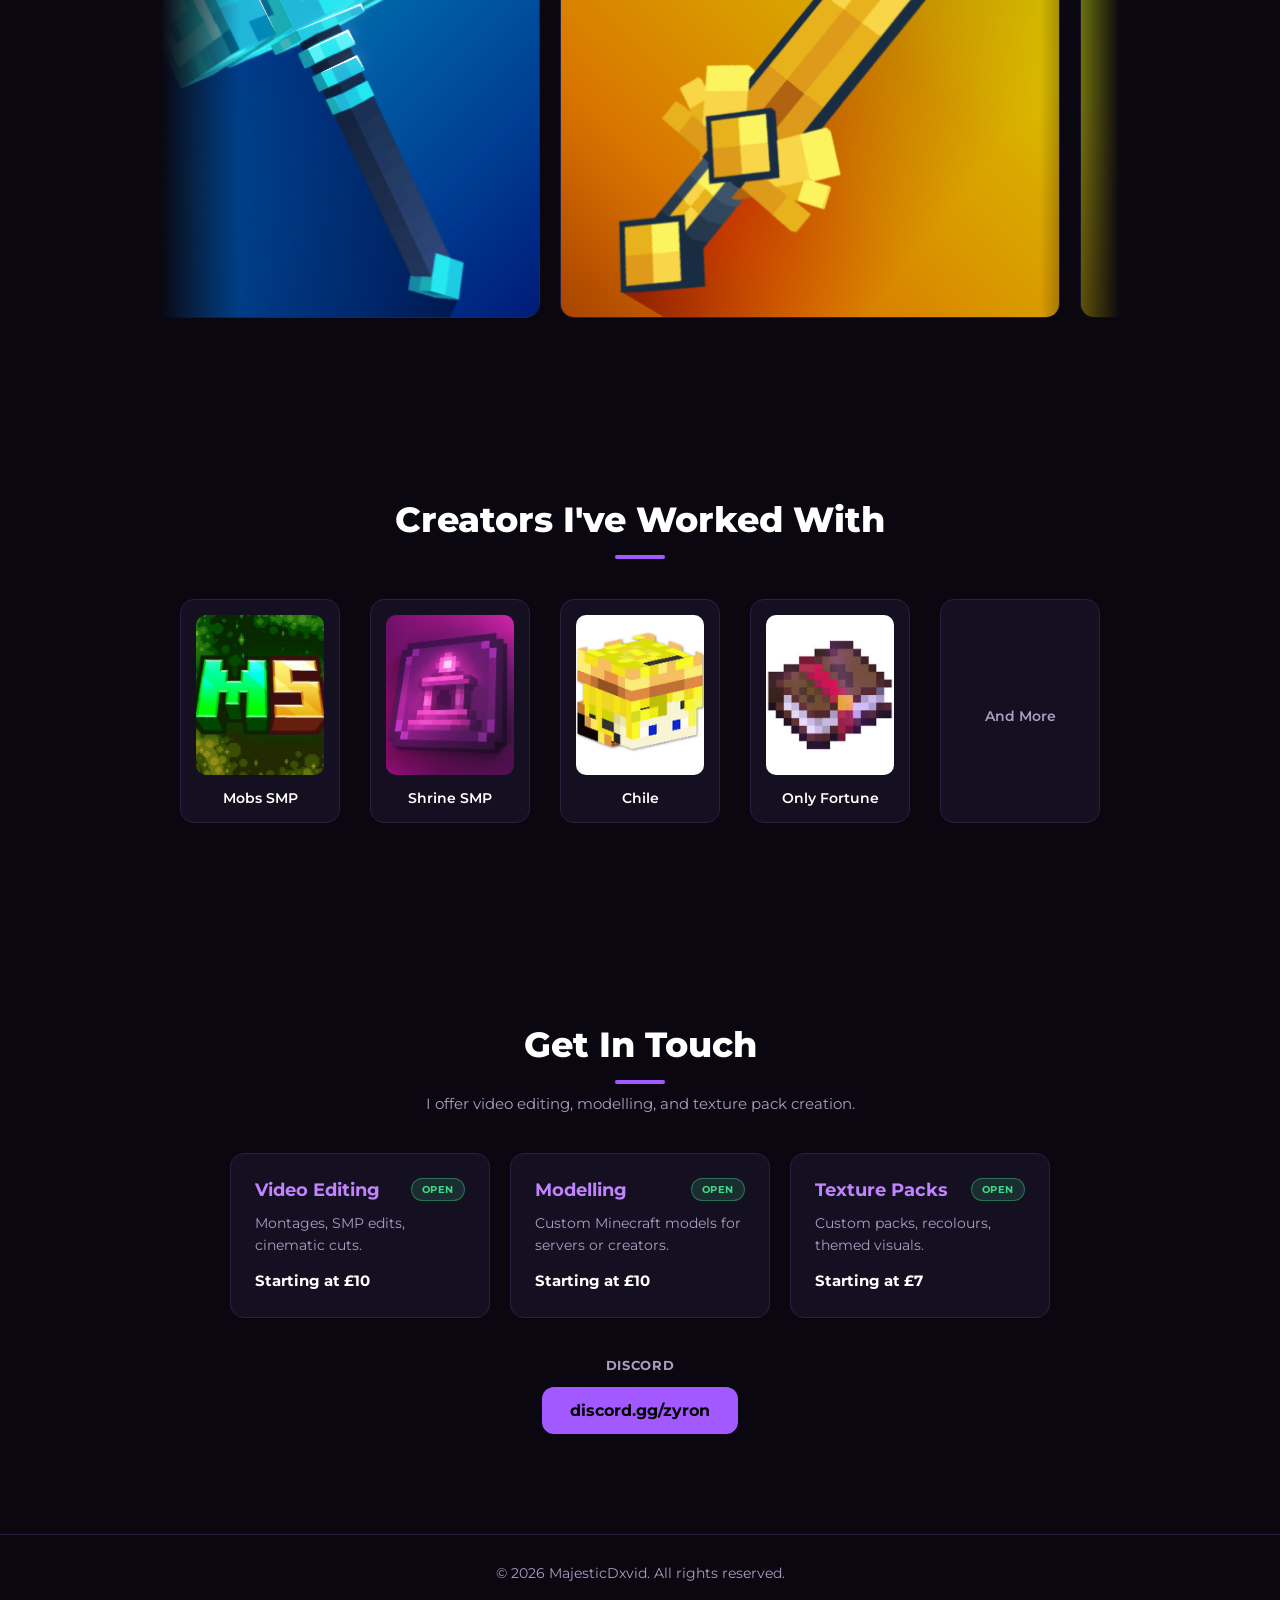
==== commit 46e9db79: "Update index.html" ====
--- a/index.html
+++ b/index.html
@@ -220,7 +220,7 @@
   <div class="creators-grid">
 
     <a class="creator-card" href="https://www.youtube.com/@OfficialMobsSMP" target="_blank">
-      <img src="moob.png">
+      <img src="images/moob.png">
       <p>Mobs SMP</p>
     </a>
 
@@ -230,7 +230,7 @@
     </a>
 
     <a class="creator-card" href="https://www.youtube.com/@chile_44" target="_blank">
-      <img src="chill.png">
+      <img src="images/chill.png">
       <p>Chile</p>
     </a>
 
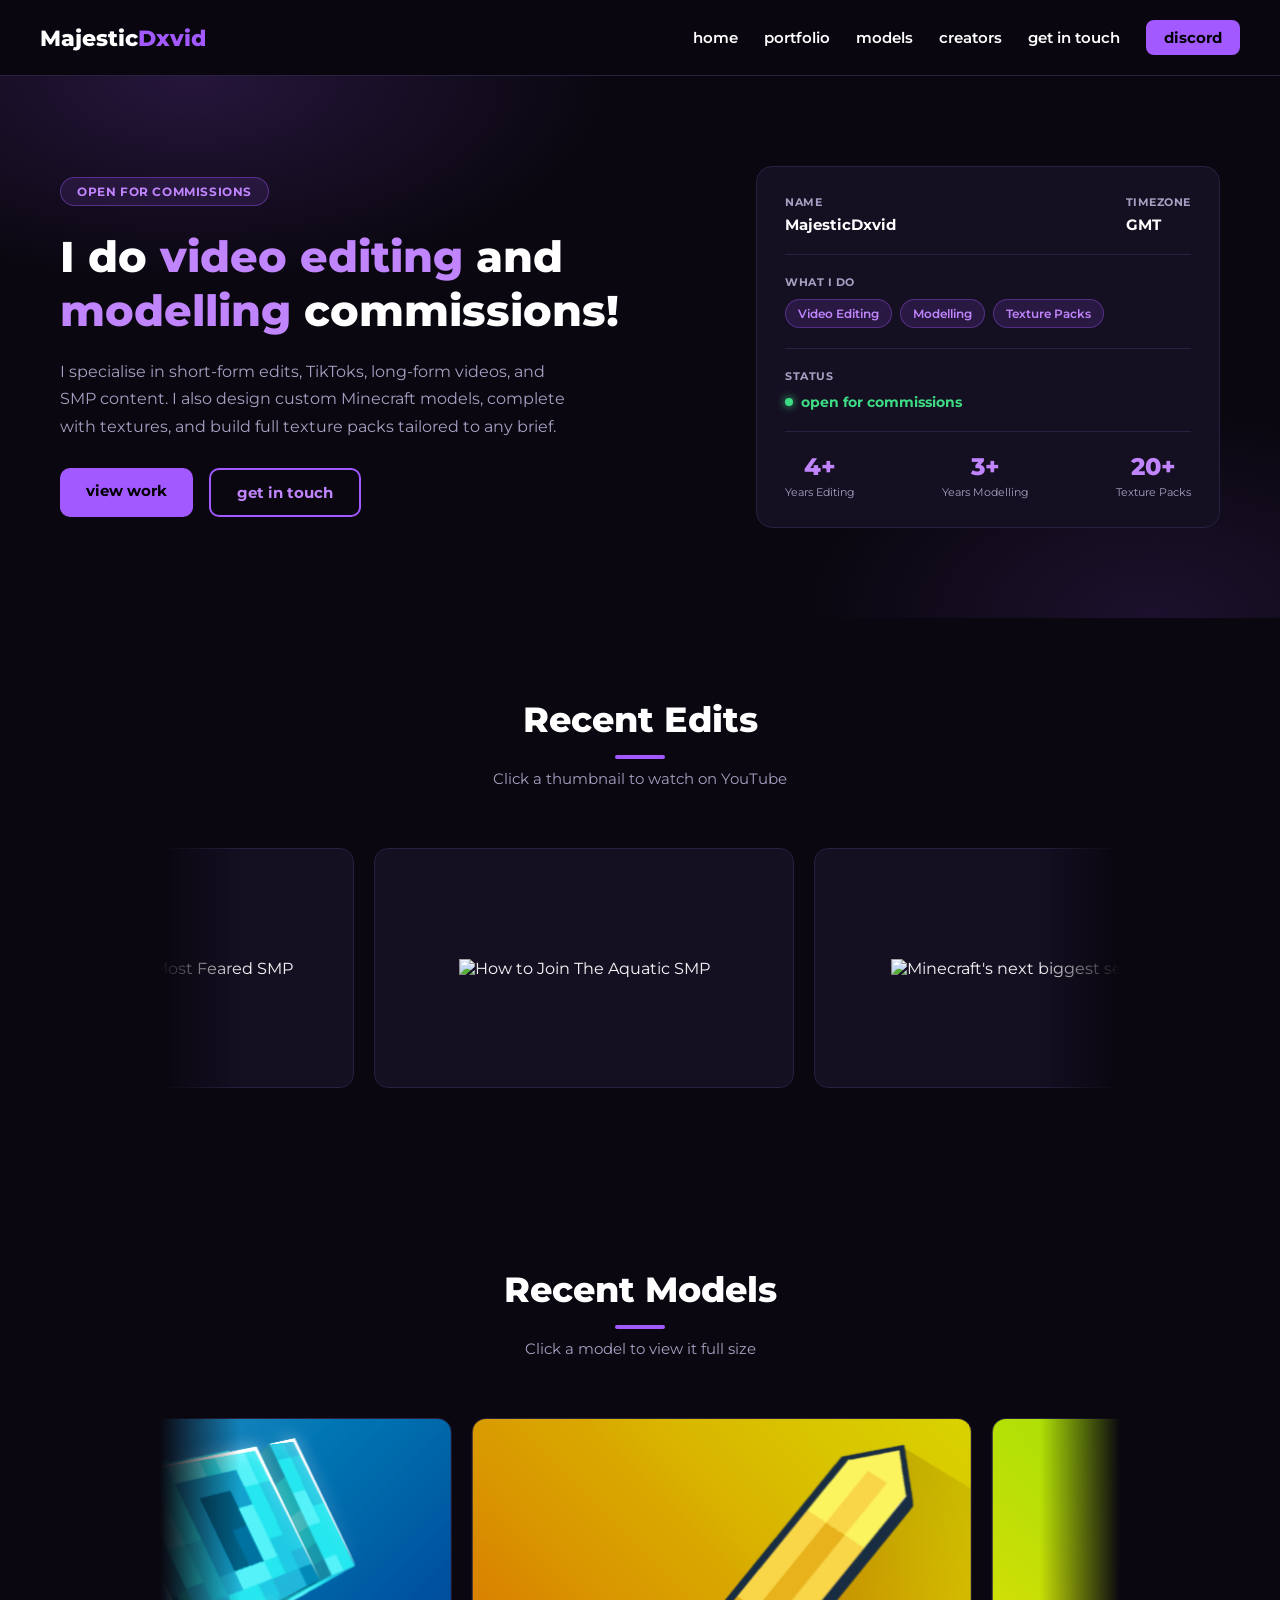
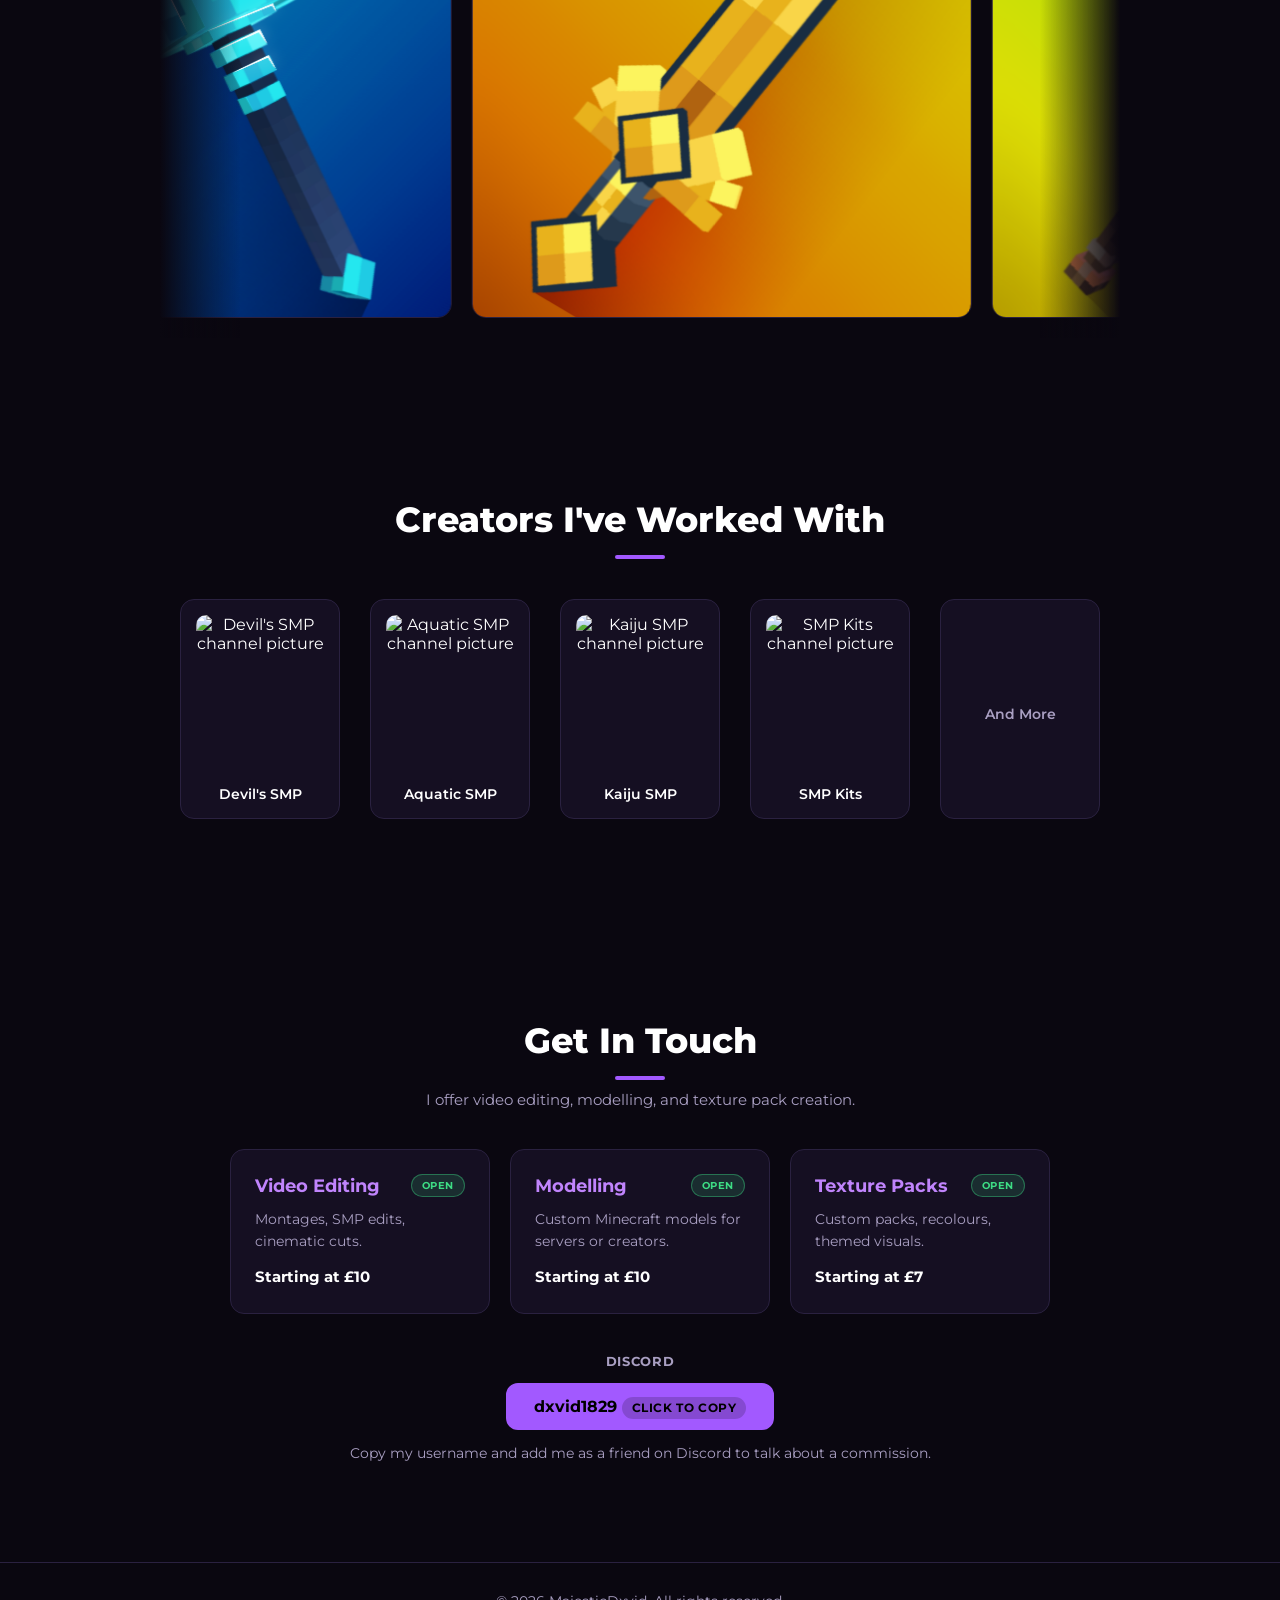
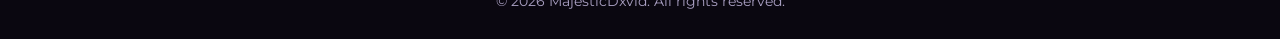
==== commit dbca00e0: "Add files via upload" ====
--- a/index.html
+++ b/index.html
@@ -90,62 +90,12 @@
     <h2>Recent Edits</h2>
     <p class="section-sub">Click a thumbnail to watch on YouTube</p>
 
-    <div class="carousel-container">
+    <div class="carousel-container" data-speed="60">
       <div class="fade-left"></div>
       <div class="fade-right"></div>
 
-      <div class="carousel-track">
-
-        <div class="carousel-item" onclick="openVideo('-3_D7FKgdk0')">
-          <img src="images/G Spear.png">
-        </div>
-
-        <div class="carousel-item" onclick="openVideo('YxnhmgRzfX8')">
-          <img src="images/image42.png">
-        </div>
-
-        <div class="carousel-item" onclick="openVideo('WwiqfQCL9BA')">
-          <img src="images/image23.png">
-        </div>
-
-        <div class="carousel-item" onclick="openVideo('7OX5Z8wPNbk')">
-          <img src="images/smp.png">
-        </div>
-
-        <div class="carousel-item" onclick="openVideo('LMuISEy-XDM')">
-          <img src="images/aquatic.png">
-        </div>
-
-        <div class="carousel-item" onclick="openVideo('5ieu8j_g48g')">
-          <img src="images/image43.png">
-        </div>
-
-        <!-- duplicates -->
-        <div class="carousel-item" onclick="openVideo('-3_D7FKgdk0')">
-          <img src="images/G Spear.png">
-        </div>
-
-        <div class="carousel-item" onclick="openVideo('YxnhmgRzfX8')">
-          <img src="images/image42.png">
-        </div>
-
-        <div class="carousel-item" onclick="openVideo('WwiqfQCL9BA')">
-          <img src="images/image23.png">
-        </div>
-
-        <div class="carousel-item" onclick="openVideo('7OX5Z8wPNbk')">
-          <img src="images/smp.png">
-        </div>
-
-        <div class="carousel-item" onclick="openVideo('LMuISEy-XDM')">
-          <img src="images/aquatic.png">
-        </div>
-
-        <div class="carousel-item" onclick="openVideo('5ieu8j_g48g')">
-          <img src="images/image43.png">
-        </div>
-
-      </div>
+      <!-- Edits are listed in script.js (the "edits" list) -->
+      <div class="carousel-track" id="editsTrack"></div>
     </div>
   </section>
 
@@ -154,62 +104,12 @@
     <h2>Recent Models</h2>
     <p class="section-sub">Click a model to view it full size</p>
 
-    <div class="carousel-container">
+    <div class="carousel-container" data-speed="50">
       <div class="fade-left"></div>
       <div class="fade-right"></div>
 
-      <div class="carousel-track models-track">
-
-        <div class="carousel-item" onclick="openModel('images/Aquatic.png')">
-          <img src="images/Aquatic.png">
-        </div>
-
-        <div class="carousel-item" onclick="openModel('images/midassword.png')">
-          <img src="images/midassword.png">
-        </div>
-
-        <div class="carousel-item" onclick="openModel('images/aquaticspear.png')">
-          <img src="images/aquaticspear.png">
-        </div>
-
-        <div class="carousel-item" onclick="openModel('images/VIP sword.png')">
-          <img src="images/VIP sword.png">
-        </div>
-
-        <div class="carousel-item" onclick="openModel('images/aquatictrident.png')">
-          <img src="images/aquatictrident.png">
-        </div>
-
-        <div class="carousel-item" onclick="openModel('images/MVP sword.png')">
-          <img src="images/MVP sword.png">
-        </div>
-
-        <!-- duplicates -->
-        <div class="carousel-item" onclick="openModel('images/Aquatic.png')">
-          <img src="images/Aquatic.png">
-        </div>
-
-        <div class="carousel-item" onclick="openModel('images/midassword.png')">
-          <img src="images/midassword.png">
-        </div>
-
-        <div class="carousel-item" onclick="openModel('images/aquaticspear.png')">
-          <img src="images/aquaticspear.png">
-        </div>
-
-        <div class="carousel-item" onclick="openModel('images/VIP sword.png')">
-          <img src="images/VIP sword.png">
-        </div>
-
-        <div class="carousel-item" onclick="openModel('images/aquatictrident.png')">
-          <img src="images/aquatictrident.png">
-        </div>
-
-        <div class="carousel-item" onclick="openModel('images/MVP sword.png')">
-          <img src="images/MVP sword.png">
-        </div>
-
-      </div>
+      <!-- Models are listed in script.js (the "models" list) -->
+      <div class="carousel-track models-track" id="modelsTrack"></div>
     </div>
   </section>
 
@@ -219,24 +119,24 @@
 
   <div class="creators-grid">
 
-    <a class="creator-card" href="https://www.youtube.com/@OfficialMobsSMP" target="_blank">
-      <img src="images/moob.png">
-      <p>Mobs SMP</p>
-    </a>
-
-    <a class="creator-card" href="https://www.youtube.com/@ShrineSMP" target="_blank">
-      <img src="images/shr.png">
-      <p>Shrine SMP</p>
-    </a>
-
-    <a class="creator-card" href="https://www.youtube.com/@chile_44" target="_blank">
-      <img src="images/chill.png">
-      <p>Chile</p>
-    </a>
-
-    <a class="creator-card" href="https://www.youtube.com/@Only-Fortune" target="_blank">
-      <img src="images/fort.png">
-      <p>Only Fortune</p>
+    <a class="creator-card" href="https://www.youtube.com/@officialdevilsmp" target="_blank" rel="noopener">
+      <img src="https://yt3.googleusercontent.com/GKsCCKUVdMYzcPMD3stEFuyZZ8rtaK253_4ESjwDBG1cca_felRYayNrNHnUUd_OQuvDXBSJNA=s400-c-k-c0x00ffffff-no-rj" alt="Devil's SMP channel picture" referrerpolicy="no-referrer">
+      <p>Devil's SMP</p>
+    </a>
+
+    <a class="creator-card" href="https://www.youtube.com/@theaquaticsmp" target="_blank" rel="noopener">
+      <img src="https://yt3.googleusercontent.com/VPDWNXysA3nvEq4f8-yRBHT_85desJSKYLNN77AFUvL1B5CEVdz_z4SeGWdGz8itx2KmeBvSXg=s400-c-k-c0x00ffffff-no-rj" alt="Aquatic SMP channel picture" referrerpolicy="no-referrer">
+      <p>Aquatic SMP</p>
+    </a>
+
+    <a class="creator-card" href="https://www.youtube.com/@KaijuSMPOfficial" target="_blank" rel="noopener">
+      <img src="https://yt3.googleusercontent.com/bp5LF_zhEu-KAA6tifdzzlBWYfGKDaV_XYoIkS9TBtc2aewf1YCvPswNUNxnGcQKA7cU3F6-=s400-c-k-c0x00ffffff-no-rj" alt="Kaiju SMP channel picture" referrerpolicy="no-referrer">
+      <p>Kaiju SMP</p>
+    </a>
+
+    <a class="creator-card" href="https://www.youtube.com/@SMPKitsOfficial" target="_blank" rel="noopener">
+      <img src="https://yt3.googleusercontent.com/62VtGAuOV-1RrlNFocMin9Ld9A48iKoZOPsuGeOsrjgTZvhqYrOGjR2DxWOq2LPUk4S8Jyk4=s400-c-k-c0x00ffffff-no-rj" alt="SMP Kits channel picture" referrerpolicy="no-referrer">
+      <p>SMP Kits</p>
     </a>
 
     <!-- AND MORE (no image) -->
@@ -285,7 +185,11 @@
 
     <div class="contact-box">
       <h3>discord</h3>
-      <a href="https://discord.gg/zyron" target="_blank">discord.gg/zyron</a>
+      <button class="copy-discord" id="copyDiscord" type="button" data-user="dxvid1829">
+        <span class="copy-user">dxvid1829</span>
+        <span class="copy-hint" id="copyHint">click to copy</span>
+      </button>
+      <p class="contact-note" id="contactNote">Copy my username and add me as a friend on Discord to talk about a commission.</p>
     </div>
   </section>
 
--- a/styles.css
+++ b/styles.css
@@ -319,11 +319,18 @@
 .carousel-track {
   display: flex;
   gap: 20px;
-  animation: carouselSlide 18s linear infinite;
+  width: max-content;
+  will-change: transform;
+  /* movement is handled in script.js so it loops seamlessly */
 }
 
 /* VIDEO THUMBNAILS — 3 per row, 16:9, not squished */
 .carousel-track .carousel-item {
+  flex-shrink: 0;
+  padding: 0;
+  font: inherit;
+  color: inherit;
+  display: block;
   min-width: 420px;
   height: 240px;
   border-radius: 14px;
@@ -338,6 +345,11 @@
   width: 100%;
   height: 100%;
   object-fit: cover;
+}
+
+.carousel-item:focus-visible {
+  outline: 2px solid var(--accent-light);
+  outline-offset: 3px;
 }
 
 .carousel-item:hover {
@@ -366,23 +378,16 @@
   background: linear-gradient(to left, var(--bg) 60%, transparent);
 }
 
-/* Animation */
-@keyframes carouselSlide {
-  from {
-    transform: translateX(0);
+/* If the visitor has turned off animations, let them scroll instead */
+@media (prefers-reduced-motion: reduce) {
+  .carousel-container {
+    overflow-x: auto;
   }
-  to {
-    transform: translateX(-50%);
-  }
 }
 
 /* --------------------------------------------------
    MODELS CAROUSEL
 -------------------------------------------------- */
-.models-track {
-  animation: carouselSlide 18s linear infinite;
-}
-
 .models-track .carousel-item {
   min-width: 500px;
   height: 500px;
@@ -423,6 +428,7 @@
 }
 
 .creator-card img {
+  display: block;
   width: 100%;
   height: 160px;
   object-fit: cover;
@@ -524,8 +530,14 @@
   font-weight: 700;
 }
 
-/* bottom discord button */
-.contact-box a {
+/* bottom discord button (copies username) */
+.contact-box .copy-discord {
+  display: inline-flex;
+  align-items: center;
+  gap: 12px;
+  font-family: inherit;
+  font-size: 1rem;
+  cursor: pointer;
   display: inline-block;
   background: var(--accent);
   color: black;
@@ -537,7 +549,33 @@
   border: 2px solid var(--accent);
 }
 
-.contact-box a:hover {
+.copy-discord .copy-hint {
+  font-size: 0.72rem;
+  font-weight: 700;
+  text-transform: uppercase;
+  letter-spacing: 0.05em;
+  background: rgba(0, 0, 0, 0.18);
+  padding: 4px 10px;
+  border-radius: 20px;
+}
+
+.contact-box .copy-discord.copied,
+.contact-box .copy-discord.copied:hover {
+  background: var(--green);
+  border-color: var(--green);
+}
+
+.contact-note {
+  margin-top: 14px;
+  color: var(--text-dim);
+  font-size: 0.9rem;
+}
+
+.contact-note b {
+  color: white;
+}
+
+.contact-box .copy-discord:hover {
   background: var(--accent-light);
   border-color: var(--accent-light);
   transform: scale(1.05);
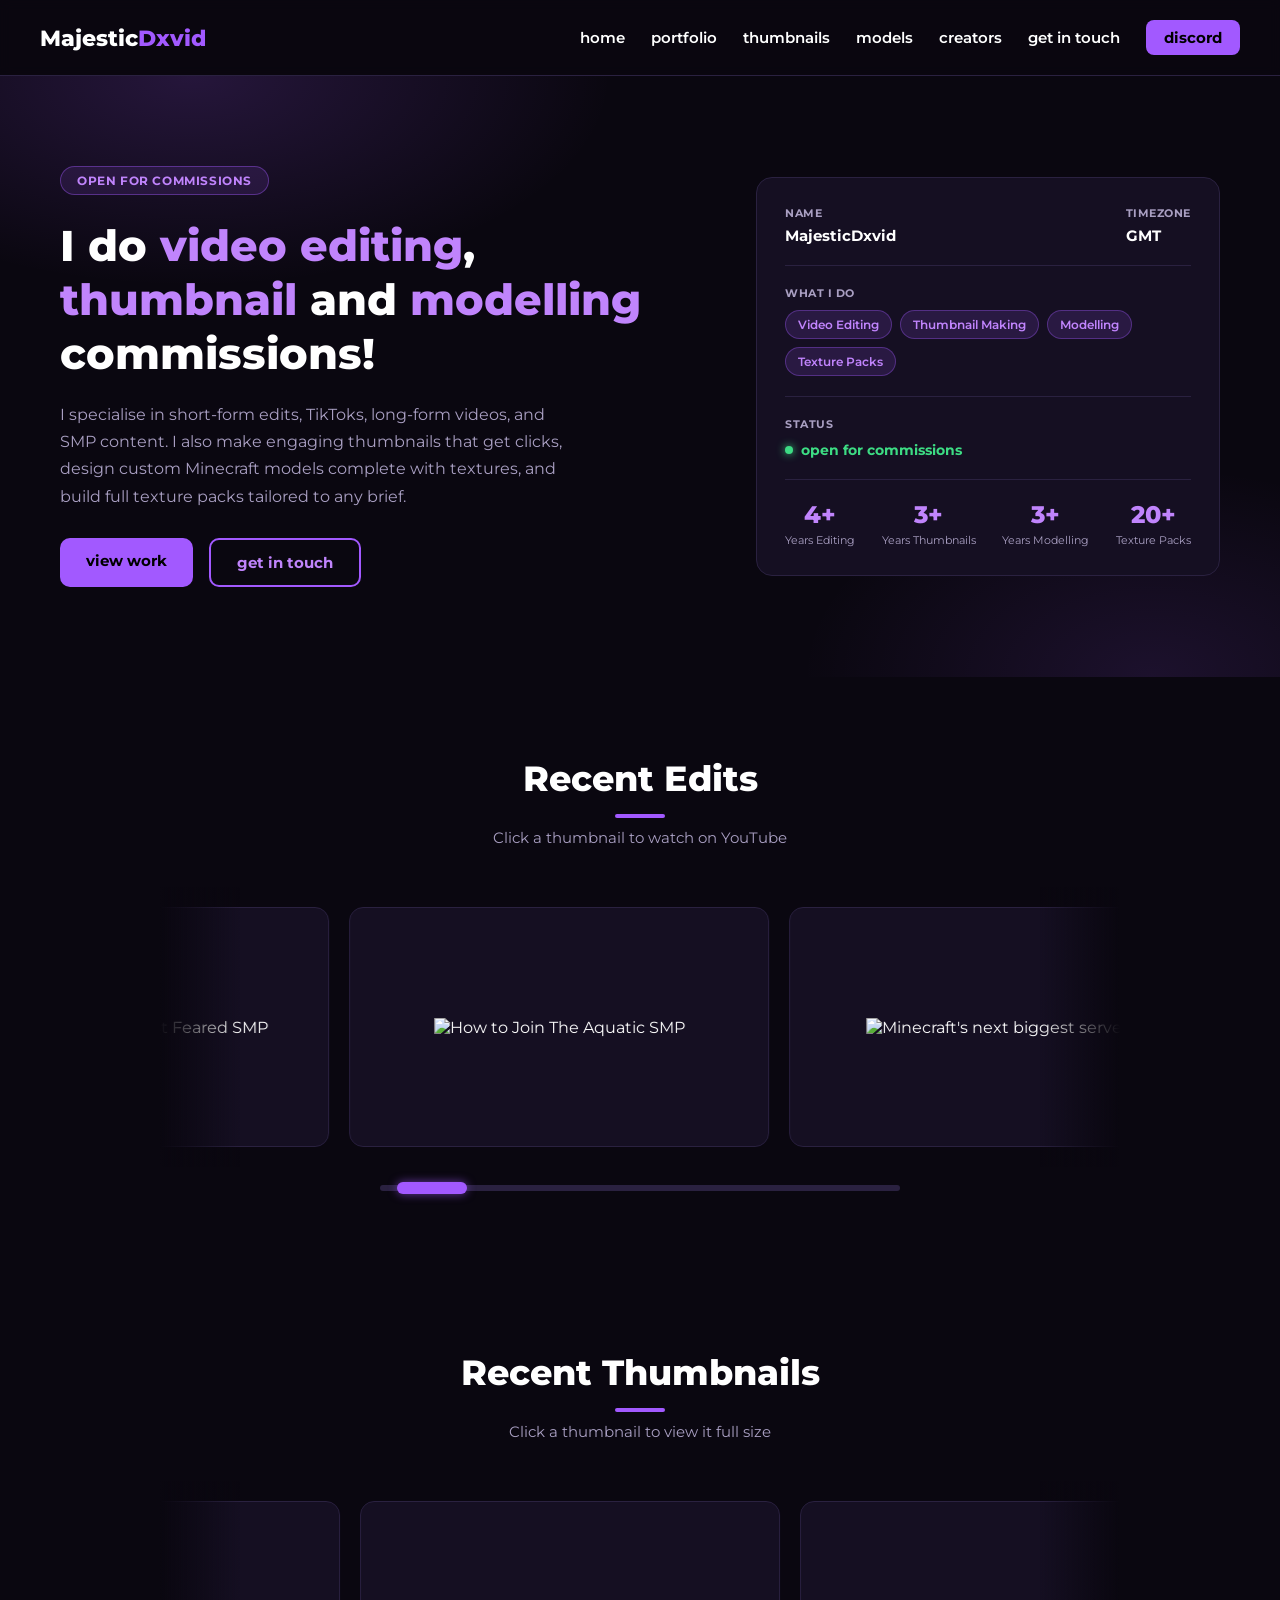
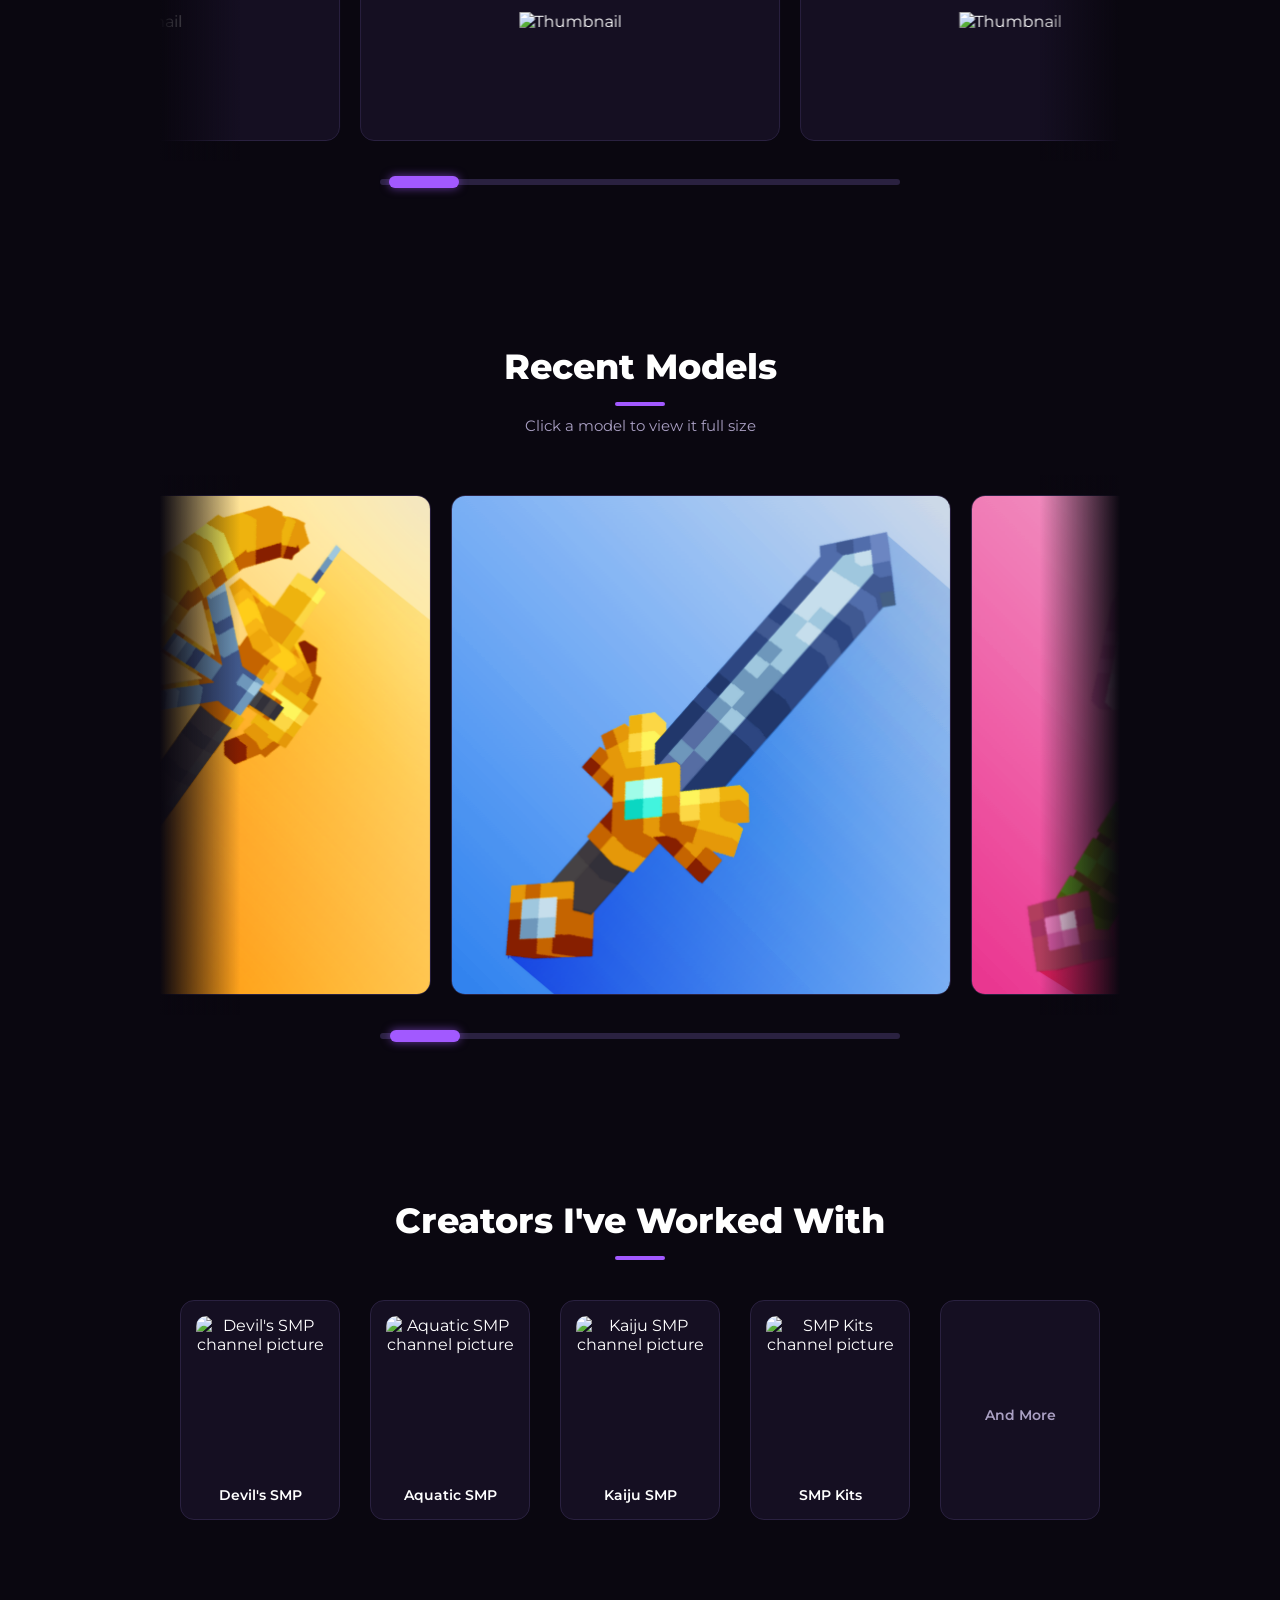
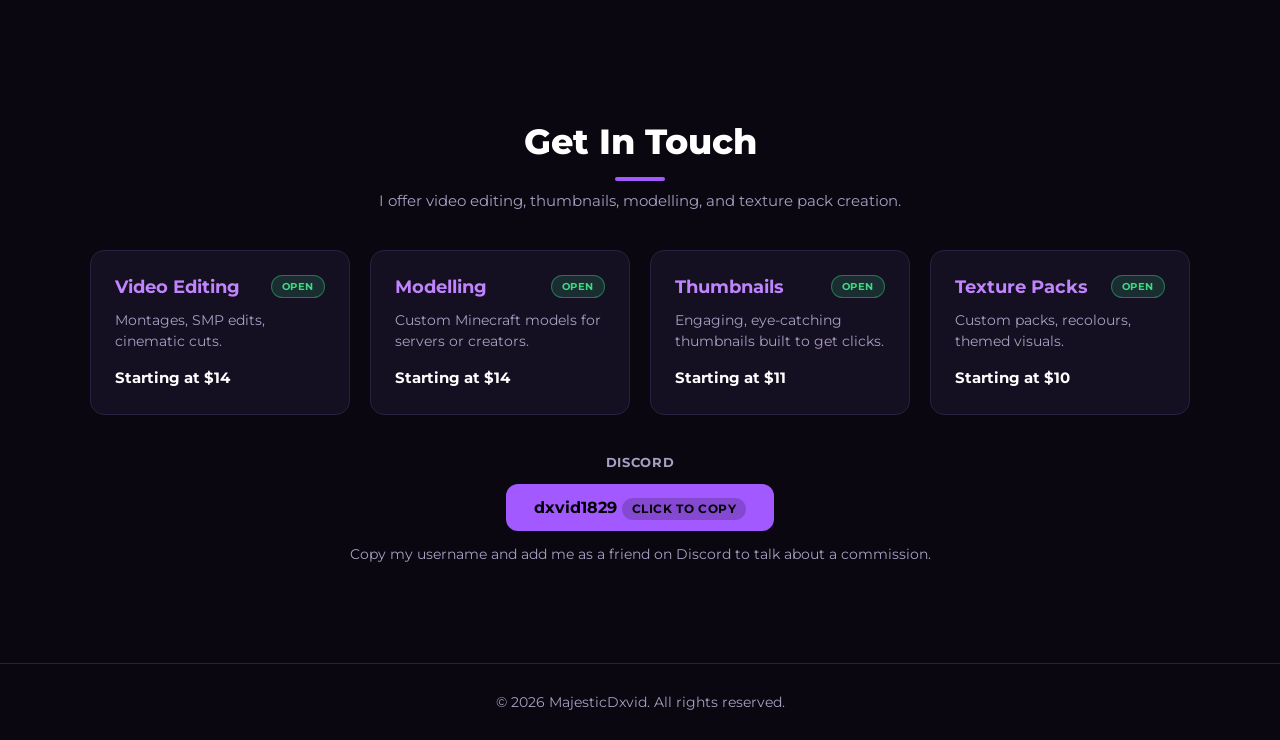
==== commit d2ae9890: "Add files via upload" ====
--- a/index.html
+++ b/index.html
@@ -19,6 +19,7 @@
     <nav class="nav-right">
       <a href="#home">home</a>
       <a href="#portfolio">portfolio</a>
+      <a href="#thumbnails">thumbnails</a>
       <a href="#models">models</a>
       <a href="#creators">creators</a>
       <a href="#contact">get in touch</a>
@@ -31,8 +32,8 @@
     <div class="hero-left">
       <span class="status-pill">open for commissions</span>
 
-      <h1>I do <span class="accent">video editing</span> and <span class="accent">modelling</span> commissions!</h1>
-      <p>I specialise in short‑form edits, TikToks, long‑form videos, and SMP content. I also design custom Minecraft models, complete with textures, and build full texture packs tailored to any brief.</p>
+      <h1>I do <span class="accent">video editing</span>, <span class="accent">thumbnail</span> and <span class="accent">modelling</span> commissions!</h1>
+      <p>I specialise in short‑form edits, TikToks, long‑form videos, and SMP content. I also make engaging thumbnails that get clicks, design custom Minecraft models complete with textures, and build full texture packs tailored to any brief.</p>
 
       <div class="hero-buttons">
         <a class="btn" href="#portfolio">view work</a>
@@ -57,6 +58,7 @@
           <span class="profile-label">WHAT I DO</span>
           <div class="tag-row">
             <span class="tag">Video Editing</span>
+            <span class="tag">Thumbnail Making</span>
             <span class="tag">Modelling</span>
             <span class="tag">Texture Packs</span>
           </div>
@@ -71,6 +73,10 @@
           <div class="stat">
             <span class="stat-num">4+</span>
             <span class="stat-label">Years Editing</span>
+          </div>
+          <div class="stat">
+            <span class="stat-num">3+</span>
+            <span class="stat-label">Years Thumbnails</span>
           </div>
           <div class="stat">
             <span class="stat-num">3+</span>
@@ -99,6 +105,20 @@
     </div>
   </section>
 
+  <!-- RECENT THUMBNAILS -->
+  <section id="thumbnails" class="recent">
+    <h2>Recent Thumbnails</h2>
+    <p class="section-sub">Click a thumbnail to view it full size</p>
+
+    <div class="carousel-container" data-speed="55">
+      <div class="fade-left"></div>
+      <div class="fade-right"></div>
+
+      <!-- Thumbnails are listed in script.js (the "thumbnails" list) -->
+      <div class="carousel-track thumbs-track" id="thumbsTrack"></div>
+    </div>
+  </section>
+
   <!-- RECENT MODELS -->
   <section id="models" class="recent">
     <h2>Recent Models</h2>
@@ -150,7 +170,7 @@
   <!-- CONTACT -->
   <section id="contact" class="contact-section">
     <h2>Get In Touch</h2>
-    <p class="section-sub">I offer video editing, modelling, and texture pack creation.</p>
+    <p class="section-sub">I offer video editing, thumbnails, modelling, and texture pack creation.</p>
 
     <div class="commission-cards">
 
@@ -160,7 +180,7 @@
           <span class="open-pill">OPEN</span>
         </div>
         <p>Montages, SMP edits, cinematic cuts.</p>
-        <p class="price">Starting at £10</p>
+        <p class="price">Starting at $14</p>
       </div>
 
       <div class="commission-card">
@@ -169,7 +189,16 @@
           <span class="open-pill">OPEN</span>
         </div>
         <p>Custom Minecraft models for servers or creators.</p>
-        <p class="price">Starting at £10</p>
+        <p class="price">Starting at $14</p>
+      </div>
+
+      <div class="commission-card">
+        <div class="commission-head">
+          <h3>Thumbnails</h3>
+          <span class="open-pill">OPEN</span>
+        </div>
+        <p>Engaging, eye-catching thumbnails built to get clicks.</p>
+        <p class="price">Starting at $11</p>
       </div>
 
       <div class="commission-card">
@@ -178,7 +207,7 @@
           <span class="open-pill">OPEN</span>
         </div>
         <p>Custom packs, recolours, themed visuals.</p>
-        <p class="price">Starting at £7</p>
+        <p class="price">Starting at $10</p>
       </div>
 
     </div>
--- a/styles.css
+++ b/styles.css
@@ -666,3 +666,82 @@
     font-size: 0.85rem;
   }
 }
+
+/* --------------------------------------------------
+   CAROUSEL SCROLL BAR
+-------------------------------------------------- */
+.carousel-container {
+  touch-action: pan-y; /* lets people swipe sideways on phones */
+}
+
+.carousel-scroll {
+  -webkit-appearance: none;
+  appearance: none;
+  display: block;
+  width: min(520px, 80%);
+  height: 6px;
+  margin: 18px auto 0;
+  background: var(--panel-border);
+  border-radius: 6px;
+  outline: none;
+  cursor: pointer;
+}
+
+.carousel-scroll::-webkit-slider-thumb {
+  -webkit-appearance: none;
+  appearance: none;
+  width: 70px;
+  height: 12px;
+  border-radius: 6px;
+  background: var(--accent);
+  box-shadow: 0 0 10px rgba(162, 89, 255, 0.6);
+  transition: background 0.2s;
+}
+
+.carousel-scroll::-moz-range-thumb {
+  width: 70px;
+  height: 12px;
+  border: 0;
+  border-radius: 6px;
+  background: var(--accent);
+  box-shadow: 0 0 10px rgba(162, 89, 255, 0.6);
+}
+
+.carousel-scroll:hover::-webkit-slider-thumb {
+  background: var(--accent-light);
+}
+
+.carousel-scroll:hover::-moz-range-thumb {
+  background: var(--accent-light);
+}
+
+.carousel-scroll:focus-visible {
+  box-shadow: 0 0 0 2px var(--accent-light);
+}
+
+/* --------------------------------------------------
+   PHONES — stop the menu running off the screen
+-------------------------------------------------- */
+@media (max-width: 760px) {
+  .navbar {
+    flex-direction: column;
+    gap: 12px;
+    padding: 14px 16px;
+  }
+
+  .nav-right {
+    flex-wrap: wrap;
+    justify-content: center;
+    gap: 8px 14px;
+  }
+
+  .nav-right a {
+    margin-left: 0;
+  }
+
+  .stats-row {
+    flex-wrap: wrap;
+    gap: 16px;
+    justify-content: space-around;
+  }
+}
